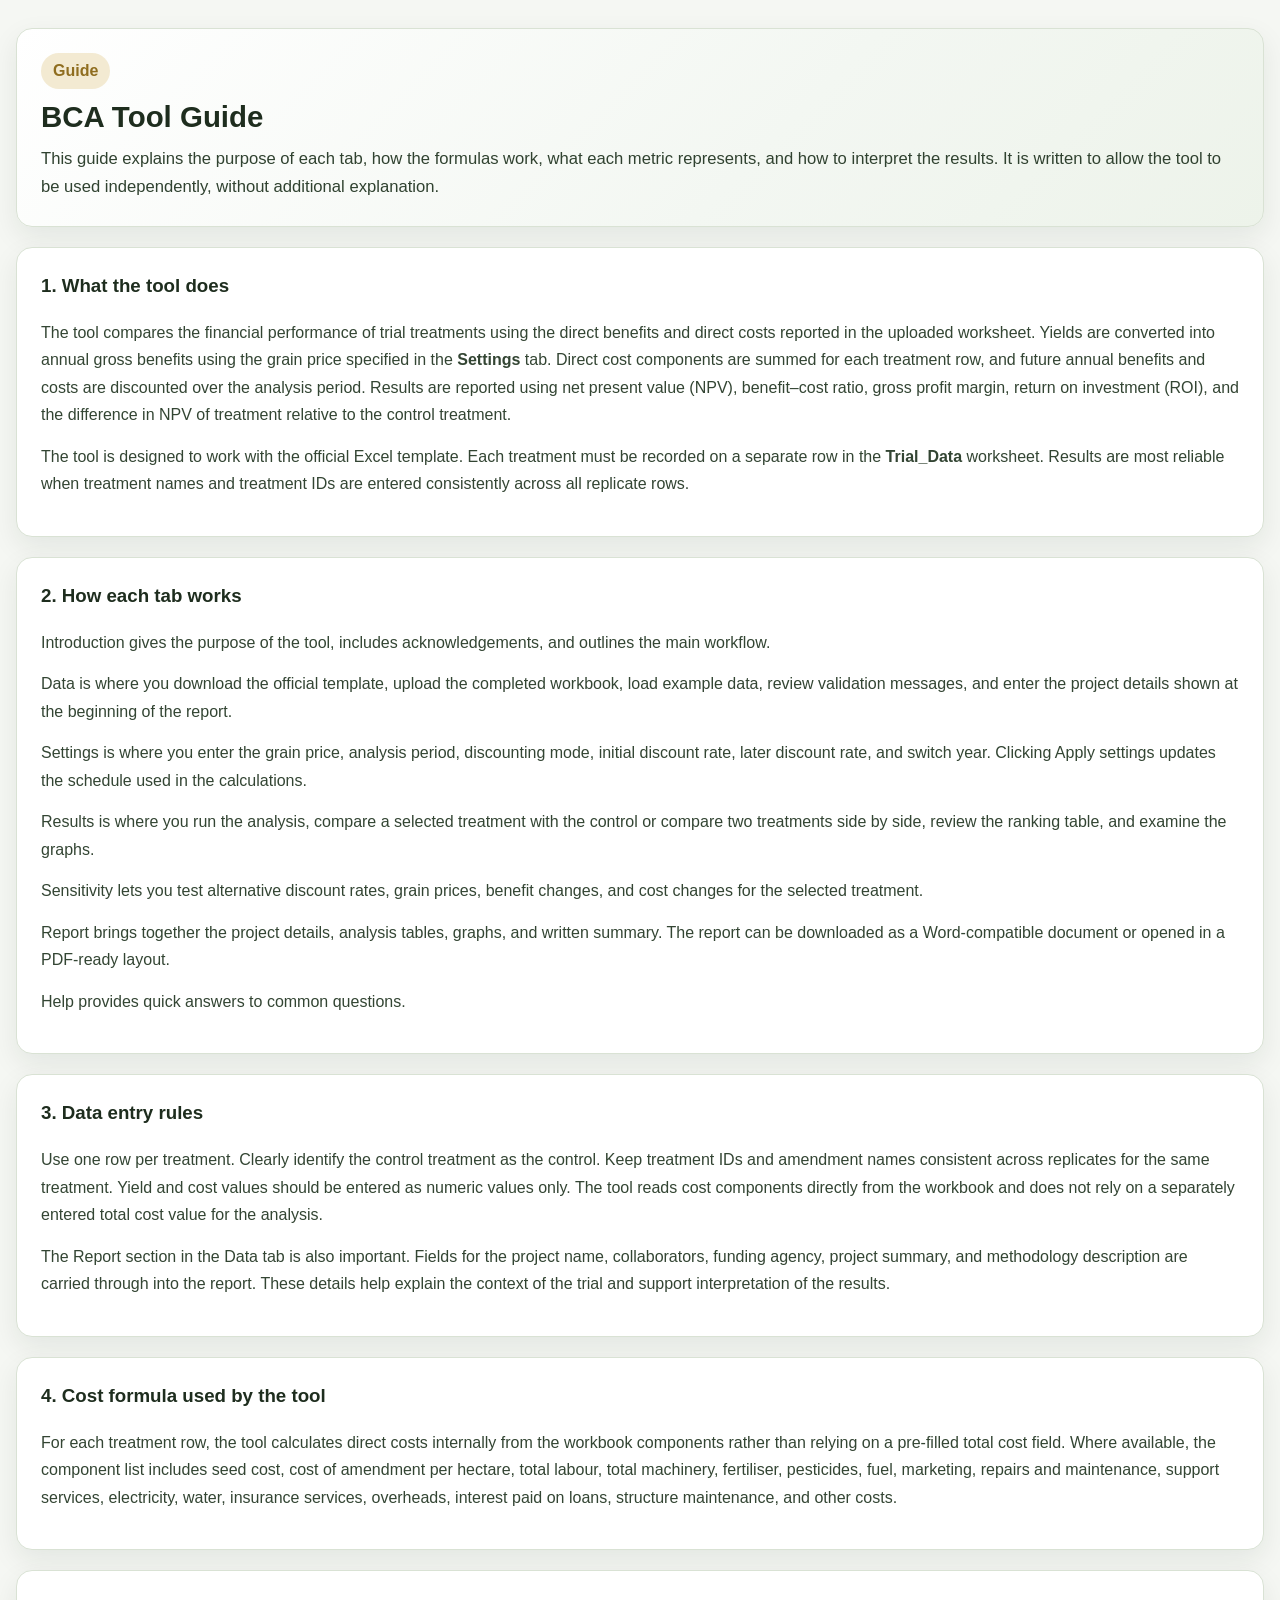
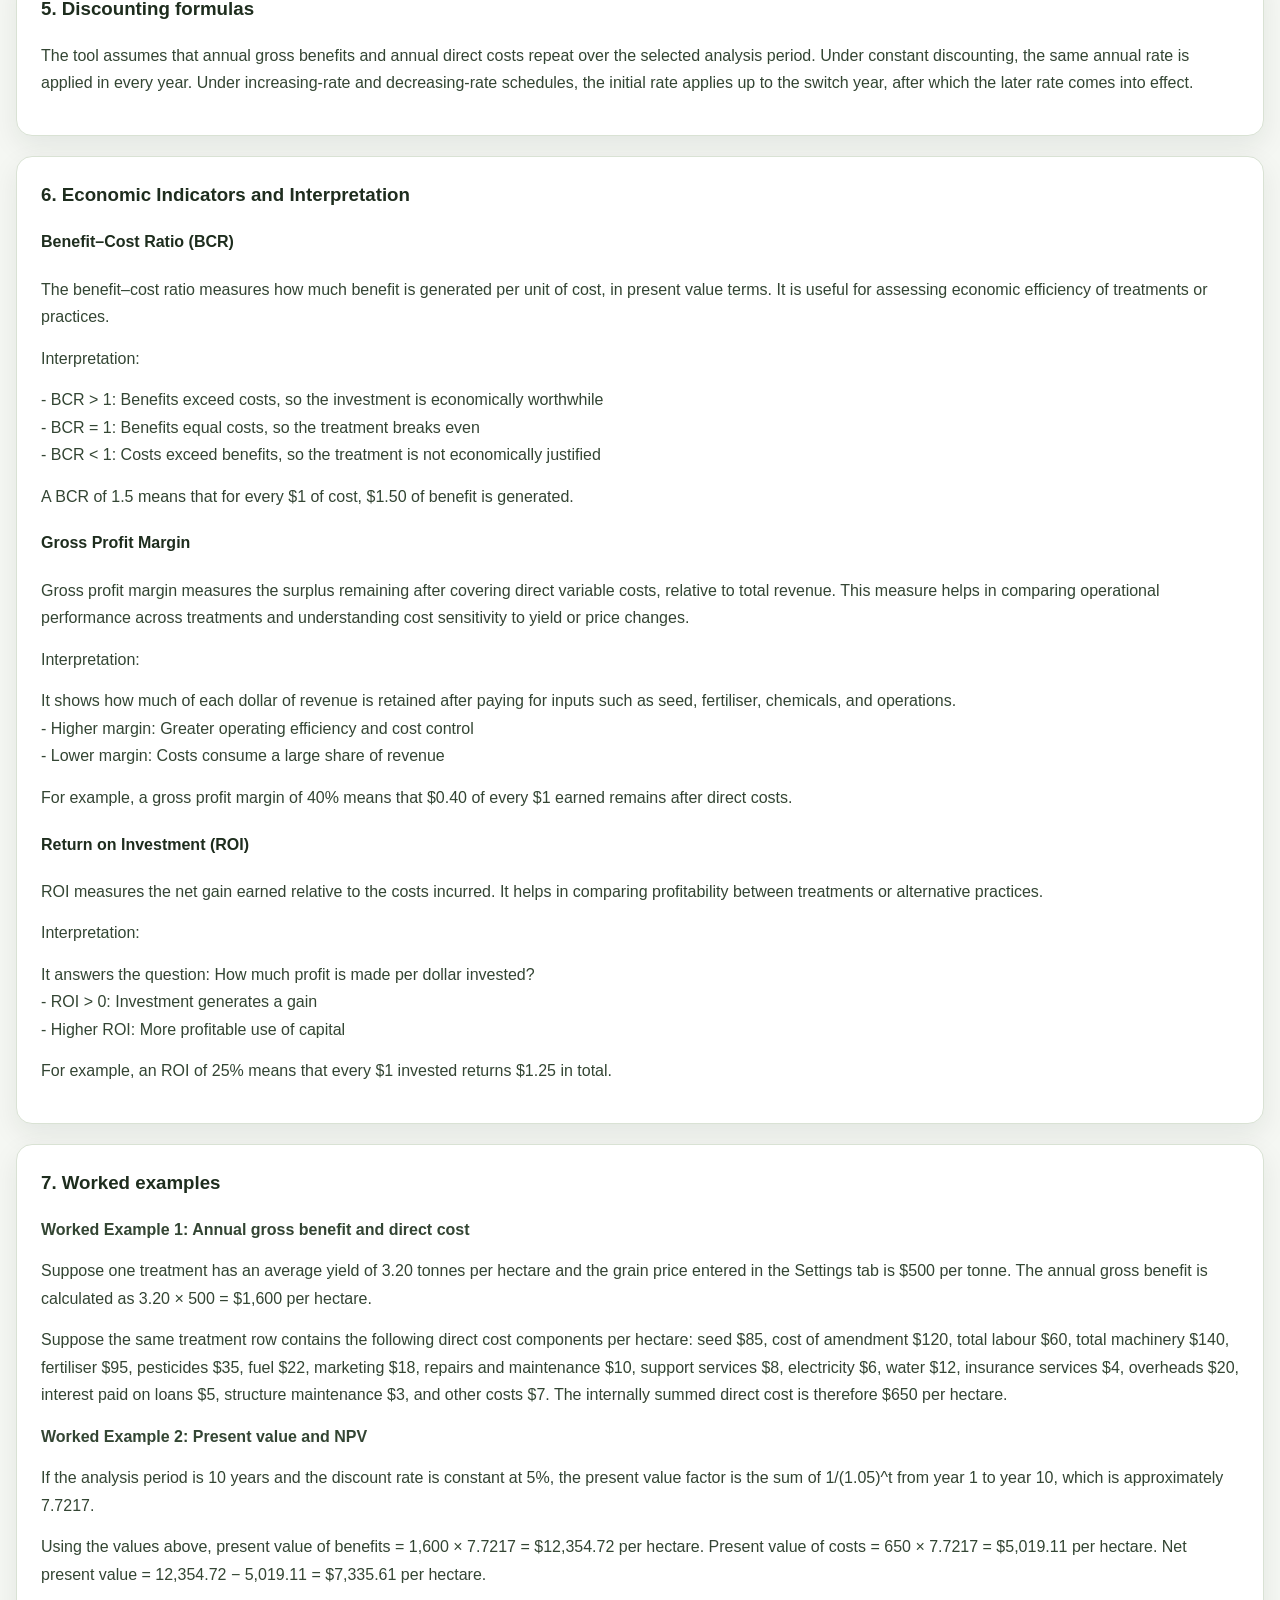
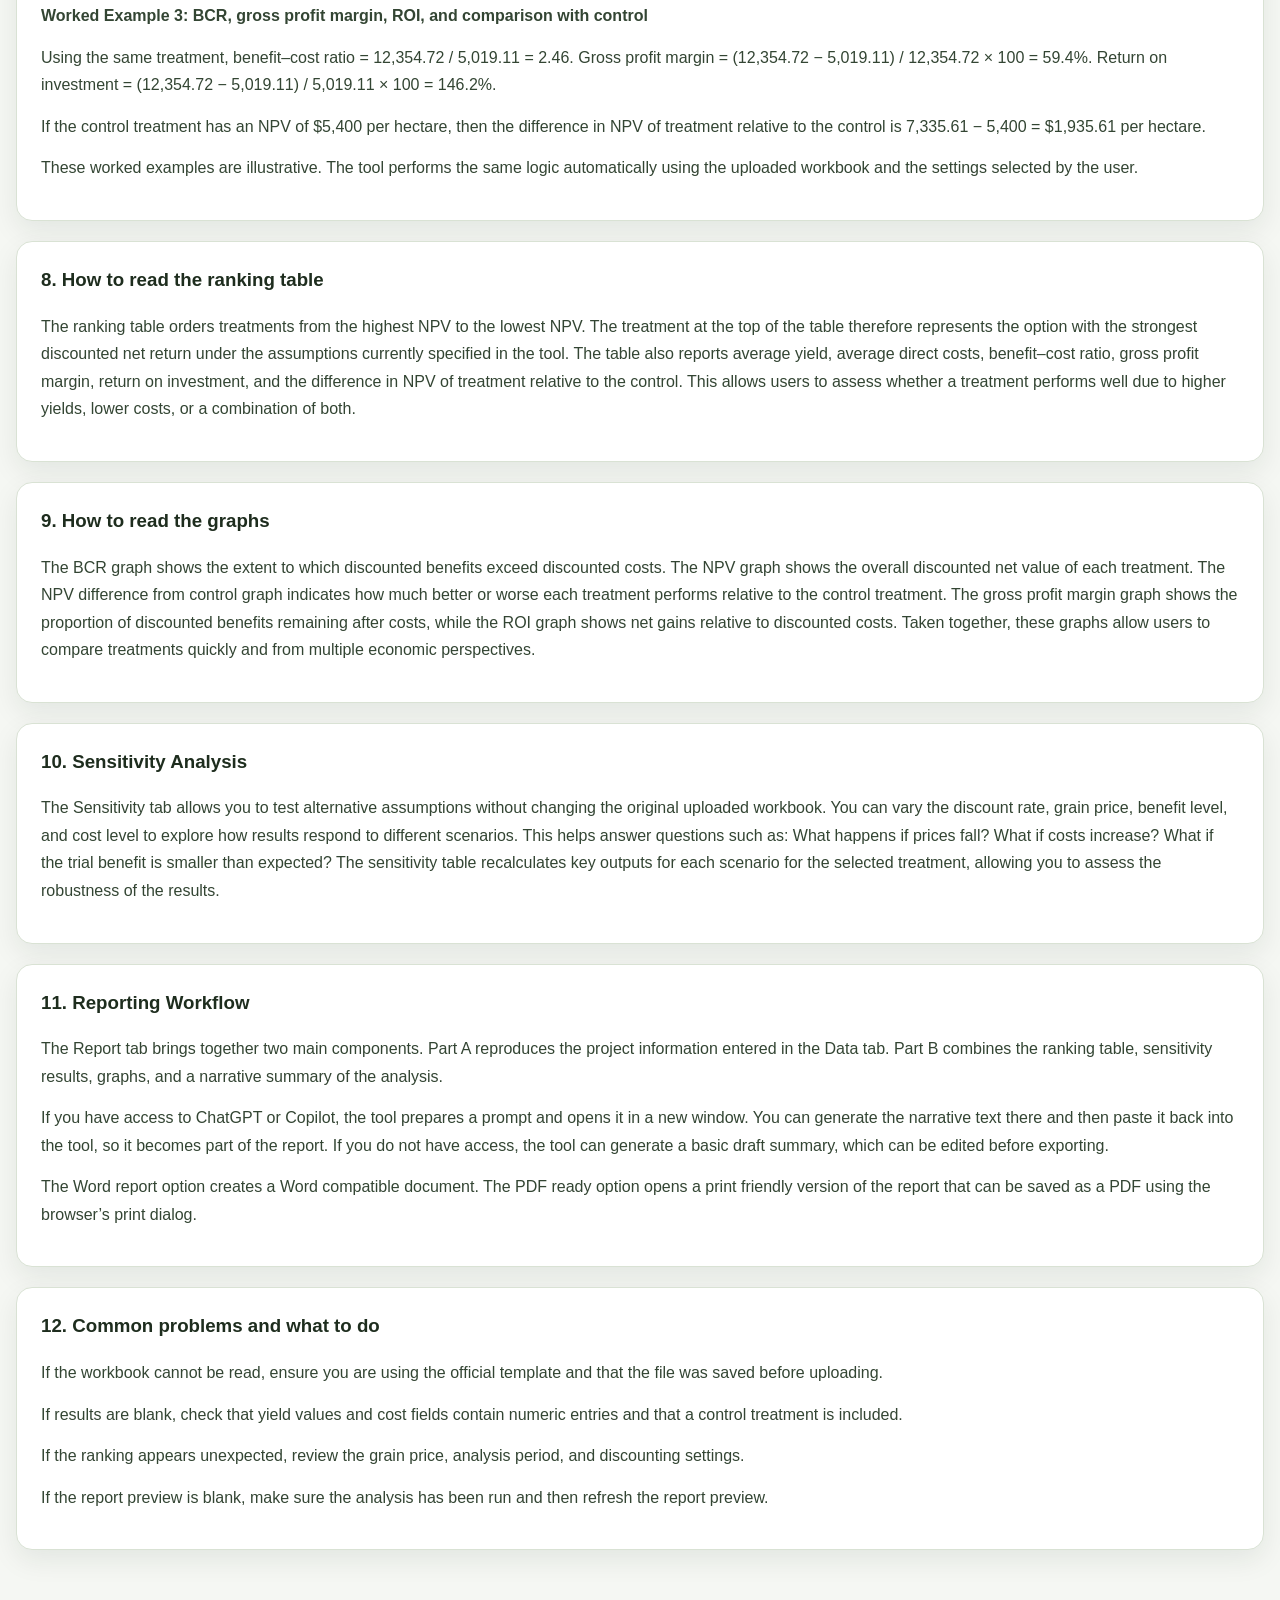
==== guide.html @ d1cbc20a "Update guide.html" ====
<!doctype html>
<html lang="en">
<head>
  <meta charset="utf-8">
  <meta name="viewport" content="width=device-width, initial-scale=1">
  <title>BCA Tool Guide</title>
  <link rel="stylesheet" href="styles.css">
</head>
<body class="guide-page">
  <main class="container main-area">
    <section class="card hero">
      <div>
        <div class="hero-badge">Guide</div>
        <h2>BCA Tool Guide</h2>
        <p class="lead">This guide explains the purpose of each tab, how the formulas work, what each metric represents, and how to interpret the results. It is written to allow the tool to be used independently, without additional explanation.</p>
      </div>
    </section>

    <section class="card prose">
      <h3>1. What the tool does</h3>
      <p>The tool compares the financial performance of trial treatments using the direct benefits and direct costs reported in the uploaded worksheet. Yields are converted into annual gross benefits using the grain price specified in the <strong>Settings</strong> tab. Direct cost components are summed for each treatment row, and future annual benefits and costs are discounted over the analysis period. Results are reported using net present value (NPV), benefit–cost ratio, gross profit margin, return on investment (ROI), and the difference in NPV of treatment relative to the control treatment.</p>
      <p>The tool is designed to work with the official Excel template. Each treatment must be recorded on a separate row in the <strong>Trial_Data</strong> worksheet. Results are most reliable when treatment names and treatment IDs are entered consistently across all replicate rows.</p>
    </section>

    <section class="card prose">
      <h3>2. How each tab works</h3>
      <p>Introduction gives the purpose of the tool, includes acknowledgements, and outlines the main workflow.</p>
      <p>Data is where you download the official template, upload the completed workbook, load example data, review validation messages, and enter the project details shown at the beginning of the report.</p>
      <p>Settings is where you enter the grain price, analysis period, discounting mode, initial discount rate, later discount rate, and switch year. Clicking Apply settings updates the schedule used in the calculations.</p>
      <p>Results is where you run the analysis, compare a selected treatment with the control or compare two treatments side by side, review the ranking table, and examine the graphs.</p>
      <p>Sensitivity lets you test alternative discount rates, grain prices, benefit changes, and cost changes for the selected treatment.</p>
      <p>Report brings together the project details, analysis tables, graphs, and written summary. The report can be downloaded as a Word-compatible document or opened in a PDF-ready layout.</p>
      <p>Help provides quick answers to common questions.</p>
    </section>

    <section class="card prose">
      <h3>3. Data entry rules</h3>
      <p>Use one row per treatment. Clearly identify the control treatment as the control. Keep treatment IDs and amendment names consistent across replicates for the same treatment. Yield and cost values should be entered as numeric values only. The tool reads cost components directly from the workbook and does not rely on a separately entered total cost value for the analysis.</p>
      <p>The Report section in the Data tab is also important. Fields for the project name, collaborators, funding agency, project summary, and methodology description are carried through into the report. These details help explain the context of the trial and support interpretation of the results.</p>
    </section>

    <section class="card prose">
      <h3>4. Cost formula used by the tool</h3>
      <p>For each treatment row, the tool calculates direct costs internally from the workbook components rather than relying on a pre-filled total cost field. Where available, the component list includes seed cost, cost of amendment per hectare, total labour, total machinery, fertiliser, pesticides, fuel, marketing, repairs and maintenance, support services, electricity, water, insurance services, overheads, interest paid on loans, structure maintenance, and other costs.</p>
    </section>

    <section class="card prose">
      <h3>5. Discounting formulas</h3>
      <p>The tool assumes that annual gross benefits and annual direct costs repeat over the selected analysis period. Under constant discounting, the same annual rate is applied in every year. Under increasing-rate and decreasing-rate schedules, the initial rate applies up to the switch year, after which the later rate comes into effect.</p>
    </section>

    <section class="card prose">
      <h3>6. Economic Indicators and Interpretation</h3>
      <h4>Benefit–Cost Ratio (BCR)</h4>
      <p>The benefit–cost ratio measures how much benefit is generated per unit of cost, in present value terms. It is useful for assessing economic efficiency of treatments or practices.</p>
      <p>Interpretation:</p>
      <p>- BCR &gt; 1: Benefits exceed costs, so the investment is economically worthwhile<br>
      - BCR = 1: Benefits equal costs, so the treatment breaks even<br>
      - BCR &lt; 1: Costs exceed benefits, so the treatment is not economically justified</p>
      <p>A BCR of 1.5 means that for every $1 of cost, $1.50 of benefit is generated.</p>

      <h4>Gross Profit Margin</h4>
      <p>Gross profit margin measures the surplus remaining after covering direct variable costs, relative to total revenue. This measure helps in comparing operational performance across treatments and understanding cost sensitivity to yield or price changes.</p>
      <p>Interpretation:</p>
      <p>It shows how much of each dollar of revenue is retained after paying for inputs such as seed, fertiliser, chemicals, and operations.<br>
      - Higher margin: Greater operating efficiency and cost control<br>
      - Lower margin: Costs consume a large share of revenue</p>
      <p>For example, a gross profit margin of 40% means that $0.40 of every $1 earned remains after direct costs.</p>

      <h4>Return on Investment (ROI)</h4>
      <p>ROI measures the net gain earned relative to the costs incurred. It helps in comparing profitability between treatments or alternative practices.</p>
      <p>Interpretation:</p>
      <p>It answers the question: How much profit is made per dollar invested?<br>
      - ROI &gt; 0: Investment generates a gain<br>
      - Higher ROI: More profitable use of capital</p>
      <p>For example, an ROI of 25% means that every $1 invested returns $1.25 in total.</p>
    </section>

    <section class="card prose">
      <h3>7. Worked examples</h3>
      <p><strong>Worked Example 1: Annual gross benefit and direct cost</strong></p>
      <p>Suppose one treatment has an average yield of 3.20 tonnes per hectare and the grain price entered in the Settings tab is $500 per tonne. The annual gross benefit is calculated as 3.20 × 500 = $1,600 per hectare.</p>
      <p>Suppose the same treatment row contains the following direct cost components per hectare: seed $85, cost of amendment $120, total labour $60, total machinery $140, fertiliser $95, pesticides $35, fuel $22, marketing $18, repairs and maintenance $10, support services $8, electricity $6, water $12, insurance services $4, overheads $20, interest paid on loans $5, structure maintenance $3, and other costs $7. The internally summed direct cost is therefore $650 per hectare.</p>
      <p><strong>Worked Example 2: Present value and NPV</strong></p>
      <p>If the analysis period is 10 years and the discount rate is constant at 5%, the present value factor is the sum of 1/(1.05)^t from year 1 to year 10, which is approximately 7.7217.</p>
      <p>Using the values above, present value of benefits = 1,600 × 7.7217 = $12,354.72 per hectare. Present value of costs = 650 × 7.7217 = $5,019.11 per hectare. Net present value = 12,354.72 − 5,019.11 = $7,335.61 per hectare.</p>
      <p><strong>Worked Example 3: BCR, gross profit margin, ROI, and comparison with control</strong></p>
      <p>Using the same treatment, benefit–cost ratio = 12,354.72 / 5,019.11 = 2.46. Gross profit margin = (12,354.72 − 5,019.11) / 12,354.72 × 100 = 59.4%. Return on investment = (12,354.72 − 5,019.11) / 5,019.11 × 100 = 146.2%.</p>
      <p>If the control treatment has an NPV of $5,400 per hectare, then the difference in NPV of treatment relative to the control is 7,335.61 − 5,400 = $1,935.61 per hectare.</p>
      <p>These worked examples are illustrative. The tool performs the same logic automatically using the uploaded workbook and the settings selected by the user.</p>
    </section>

    <section class="card prose">
      <h3>8. How to read the ranking table</h3>
      <p>The ranking table orders treatments from the highest NPV to the lowest NPV. The treatment at the top of the table therefore represents the option with the strongest discounted net return under the assumptions currently specified in the tool. The table also reports average yield, average direct costs, benefit–cost ratio, gross profit margin, return on investment, and the difference in NPV of treatment relative to the control. This allows users to assess whether a treatment performs well due to higher yields, lower costs, or a combination of both.</p>
    </section>

    <section class="card prose">
      <h3>9. How to read the graphs</h3>
      <p>The BCR graph shows the extent to which discounted benefits exceed discounted costs. The NPV graph shows the overall discounted net value of each treatment. The NPV difference from control graph indicates how much better or worse each treatment performs relative to the control treatment. The gross profit margin graph shows the proportion of discounted benefits remaining after costs, while the ROI graph shows net gains relative to discounted costs. Taken together, these graphs allow users to compare treatments quickly and from multiple economic perspectives.</p>
    </section>

    <section class="card prose">
      <h3>10. Sensitivity Analysis</h3>
      <p>The Sensitivity tab allows you to test alternative assumptions without changing the original uploaded workbook. You can vary the discount rate, grain price, benefit level, and cost level to explore how results respond to different scenarios. This helps answer questions such as: What happens if prices fall? What if costs increase? What if the trial benefit is smaller than expected? The sensitivity table recalculates key outputs for each scenario for the selected treatment, allowing you to assess the robustness of the results.</p>
    </section>

    <section class="card prose">
      <h3>11. Reporting Workflow</h3>
      <p>The Report tab brings together two main components. Part A reproduces the project information entered in the Data tab. Part B combines the ranking table, sensitivity results, graphs, and a narrative summary of the analysis.</p>
      <p>If you have access to ChatGPT or Copilot, the tool prepares a prompt and opens it in a new window. You can generate the narrative text there and then paste it back into the tool, so it becomes part of the report. If you do not have access, the tool can generate a basic draft summary, which can be edited before exporting.</p>
      <p>The Word report option creates a Word compatible document. The PDF ready option opens a print friendly version of the report that can be saved as a PDF using the browser’s print dialog.</p>
    </section>

    <section class="card prose">
      <h3>12. Common problems and what to do</h3>
      <p>If the workbook cannot be read, ensure you are using the official template and that the file was saved before uploading.</p>
      <p>If results are blank, check that yield values and cost fields contain numeric entries and that a control treatment is included.</p>
      <p>If the ranking appears unexpected, review the grain price, analysis period, and discounting settings.</p>
      <p>If the report preview is blank, make sure the analysis has been run and then refresh the report preview.</p>
    </section>
  </main>
</body>
</html>
---- styles.css ----
:root {
  --bg: #f5f7f3;
  --surface: #ffffff;
  --surface-soft: #f0f4ee;
  --surface-alt: #f8faf7;
  --text: #1e2d1e;
  --muted: #516451;
  --line: #d9e2d4;
  --green-900: #0f3b2e;
  --green-800: #1f5c49;
  --green-700: #2b6c56;
  --green-100: #dfeadf;
  --gold-100: #f3ead2;
  --gold-500: #8f6d1f;
  --warning: #8a6500;
  --warning-bg: #fff7dd;
  --info: #225a7a;
  --info-bg: #eef7fb;
  --ok: #235f35;
  --ok-bg: #edf8ef;
  --shadow: 0 10px 28px rgba(10, 38, 20, 0.08);
  --radius: 16px;
}
* { box-sizing: border-box; }
html { scroll-behavior: smooth; }
body {
  margin: 0;
  font-family: Arial, Helvetica, sans-serif;
  color: var(--text);
  background: var(--bg);
  line-height: 1.5;
}
a { color: var(--green-800); text-decoration: none; }
a:hover { text-decoration: underline; }
.container { width: min(1320px, calc(100% - 32px)); margin: 0 auto; }
.site-header {
  position: sticky;
  top: 0;
  z-index: 40;
  background: rgba(255,255,255,0.97);
  border-bottom: 1px solid var(--line);
  backdrop-filter: blur(10px);
}
.header-shell {
  display: flex;
  align-items: center;
  justify-content: space-between;
  gap: 20px;
  padding: 16px 0 12px;
}
.brand-wrap {
  display: flex;
  align-items: center;
  gap: 18px;
  min-width: 0;
}
.brand-logo { display: block; object-fit: contain; }
.brand-logo-uon {
  height: 58px;
  width: auto;
  border-radius: 4px;
}
.brand-logo-soil {
  height: 36px;
  width: auto;
  image-rendering: auto;
}
.brand-copy h1 {
  margin: 2px 0 0;
  font-size: clamp(1.25rem, 1.5vw, 1.7rem);
  line-height: 1.15;
  font-weight: 700;
  letter-spacing: -0.01em;
}
.eyebrow {
  display: inline-block;
  margin-bottom: 2px;
  font-size: 0.78rem;
  text-transform: uppercase;
  letter-spacing: 0.12em;
  color: var(--green-700);
  font-weight: 700;
}
.top-actions, .section-actions, .hero-actions {
  display: flex;
  flex-wrap: wrap;
  align-items: center;
  gap: 10px;
}
.tabs {
  display: flex;
  gap: 8px;
  overflow-x: auto;
  padding: 0 0 14px;
}
.tab {
  appearance: none;
  border: 1px solid var(--line);
  background: var(--surface);
  color: var(--text);
  border-radius: 999px;
  padding: 10px 16px;
  font-weight: 700;
  cursor: pointer;
  white-space: nowrap;
}
.tab.active, .tab:hover {
  background: var(--green-900);
  color: #fff;
  border-color: var(--green-900);
}
.main-area { padding: 28px 0 46px; }
.panel { display: none; }
.panel.active { display: block; }
.card {
  background: var(--surface);
  border: 1px solid var(--line);
  border-radius: var(--radius);
  box-shadow: var(--shadow);
  padding: 24px;
  margin-bottom: 20px;
}
.soft {
  background: var(--surface-alt);
  box-shadow: none;
}
.hero {
  display: grid;
  grid-template-columns: 1.2fr .8fr;
  gap: 22px;
  background: linear-gradient(135deg, #ffffff 0%, #f3f7f2 60%, #edf3ea 100%);
}
.hero-badge {
  display: inline-flex;
  align-items: center;
  padding: 6px 12px;
  border-radius: 999px;
  background: var(--gold-100);
  color: var(--gold-500);
  font-weight: 700;
  margin-bottom: 12px;
}
.hero h2 {
  margin: 0 0 12px;
  font-size: clamp(1.8rem, 2.3vw, 2.6rem);
  line-height: 1.08;
}
.lead {
  margin: 0;
  color: #304230;
  font-size: 1.04rem;
  line-height: 1.72;
}
.cover-panel {
  height: 100%;
  background: var(--green-900);
  color: #fff;
  border-radius: 16px;
  padding: 24px;
}
.cover-panel h3 { margin: 0 0 6px; color: #d7efe0; }
.cover-panel p { margin: 0 0 14px; line-height: 1.6; }
.grid { display: grid; gap: 20px; }
.grid.two { grid-template-columns: repeat(2, minmax(0,1fr)); }
.grid.four { grid-template-columns: repeat(4, minmax(0,1fr)); }
.results-grid { grid-template-columns: repeat(3, minmax(0,1fr)); }
.prose p { margin: 0 0 14px; line-height: 1.72; color: #334533; }
.prose h2, .prose h3, .section-head h2, .section-head h3 { margin-top: 0; }
.section-head {
  display: flex;
  align-items: flex-start;
  justify-content: space-between;
  gap: 16px;
  margin-bottom: 18px;
}
.subtle {
  margin: 6px 0 0;
  color: var(--muted);
}
.step-grid { margin-bottom: 18px; }
.step { padding: 18px; }
.step-no {
  width: 34px;
  height: 34px;
  display: grid;
  place-items: center;
  border-radius: 50%;
  background: var(--green-900);
  color: #fff;
  font-weight: 700;
  margin-bottom: 10px;
}
.upload-box { display: grid; gap: 14px; }
.upload-tile {
  width: 100%;
  padding: 24px;
  border-radius: 16px;
  border: 2px dashed #a8b9a4;
  background: #fafcf9;
  cursor: pointer;
  text-align: center;
}
.upload-tile strong {
  display: block;
  font-size: 1.05rem;
  margin-bottom: 8px;
}
.status {
  padding: 14px 16px;
  border-radius: 14px;
  font-weight: 700;
}
.status.neutral { background: #f3f5f2; color: #4d5d4d; }
.status.ok { background: var(--ok-bg); color: var(--ok); }
.status.warn { background: var(--warning-bg); color: var(--warning); }
.metrics-grid { display: grid; gap: 14px; }
.metrics-grid.mini { grid-template-columns: repeat(3, minmax(0,1fr)); }
.metric, .metric-card {
  background: var(--surface-alt);
  border: 1px solid var(--line);
  border-radius: 16px;
  padding: 16px;
}
.metric span, .metric-card span {
  display: block;
  color: var(--muted);
  font-size: 0.93rem;
  margin-bottom: 8px;
}
.metric strong { font-size: 1.16rem; line-height: 1.2; }
.metric-card strong {
  display: block;
  margin-top: 4px;
  font-size: 1.36rem;
  line-height: 1.16;
}
.form-grid, .selector-grid {
  display: grid;
  grid-template-columns: repeat(2, minmax(0,1fr));
  gap: 14px;
}
label {
  display: grid;
  gap: 8px;
  font-weight: 700;
}
label span {
  color: #334533;
  font-size: 0.95rem;
}
input, select, textarea, button { font: inherit; }
input, select, textarea {
  width: 100%;
  border: 1px solid #c9d5c5;
  border-radius: 12px;
  padding: 12px 14px;
  background: #fff;
  color: var(--text);
}
input:focus, select:focus, textarea:focus, button:focus {
  outline: 3px solid rgba(31,92,73,0.14);
  outline-offset: 1px;
}
.logic-box, .headline, .summary-box { line-height: 1.7; }
.logic-box {
  background: #f5f8f3;
  border: 1px solid var(--line);
  border-radius: 14px;
  padding: 16px;
  font-weight: 700;
}
.mode-row {
  display: flex;
  flex-wrap: wrap;
  gap: 18px;
  margin-bottom: 14px;
}
.mode-row label {
  display: flex;
  align-items: center;
  gap: 8px;
}
.mode-row input { width: auto; }
.table-wrap {
  overflow: auto;
  border: 1px solid var(--line);
  border-radius: 16px;
  background: #fff;
}
.compact { max-height: 440px; }
table {
  width: 100%;
  min-width: 760px;
  border-collapse: collapse;
}
th, td {
  padding: 12px 14px;
  border-bottom: 1px solid #e8eee5;
  text-align: left;
  vertical-align: top;
}
thead th {
  position: sticky;
  top: 0;
  z-index: 1;
  background: #eef3ec;
  font-size: 0.92rem;
}
tbody tr:nth-child(even) { background: #fbfcfb; }
.message {
  padding: 14px 16px;
  border-radius: 14px;
  line-height: 1.65;
}
.message.info { background: var(--info-bg); color: var(--info); }
.message.warning { background: var(--warning-bg); color: var(--warning); }
.hidden { display: none !important; }
.btn {
  appearance: none;
  border: none;
  border-radius: 999px;
  background: var(--green-800);
  color: #fff;
  font-weight: 700;
  padding: 12px 18px;
  cursor: pointer;
  box-shadow: 0 8px 20px rgba(21, 67, 47, 0.12);
}
.btn:hover {
  background: var(--green-900);
  text-decoration: none;
}
.btn-ghost {
  background: #fff;
  color: var(--green-900);
  border: 1px solid var(--green-900);
  box-shadow: none;
}
.btn-dark { background: #27342c; }
.prompt-box {
  min-height: 360px;
  resize: vertical;
}
.toast-stack {
  position: fixed;
  right: max(18px, env(safe-area-inset-right));
  bottom: max(18px, env(safe-area-inset-bottom));
  z-index: 9999;
  display: grid;
  gap: 10px;
  max-width: min(420px, calc(100vw - 36px));
  pointer-events: none;
}
.toast {
  background: var(--green-900);
  color: #fff;
  padding: 14px 16px;
  border-radius: 14px;
  box-shadow: var(--shadow);
  opacity: 0;
  transform: translateY(10px);
  transition: opacity .18s ease, transform .18s ease;
}
.toast.show {
  opacity: 1;
  transform: translateY(0);
}
.toast.hide {
  opacity: 0;
  transform: translateY(10px);
}
.toast.warn { background: #876200; }
.toast.info { background: #225a7a; }
.toast .title {
  font-weight: 700;
  margin-bottom: 4px;
}
@keyframes fadeIn {
  from { opacity: 0; transform: translateY(8px); }
  to { opacity: 1; transform: none; }
}
.tip {
  position: relative;
  border-bottom: 1px dotted var(--green-800);
  cursor: help;
}
.tip::after {
  content: attr(data-tip);
  position: absolute;
  left: 0;
  bottom: calc(100% + 10px);
  width: min(320px, 72vw);
  background: var(--green-900);
  color: #fff;
  padding: 10px 12px;
  border-radius: 12px;
  box-shadow: var(--shadow);
  opacity: 0;
  pointer-events: none;
  transform: translateY(6px);
  transition: .15s ease;
  font-weight: 400;
  font-size: 0.92rem;
  line-height: 1.5;
}
.tip:hover::after { opacity: 1; transform: none; }
details {
  border: 1px solid var(--line);
  border-radius: 14px;
  padding: 16px 18px;
  background: #fbfcfb;
  margin-bottom: 12px;
}
summary {
  cursor: pointer;
  font-weight: 700;
}
details p { margin: 12px 0 0; }
.site-footer {
  border-top: 1px solid var(--line);
  background: #f8faf7;
}
.footer-row {
  display: flex;
  justify-content: space-between;
  align-items: center;
  gap: 20px;
  padding: 16px 0 22px;
  color: #425442;
  font-size: 0.95rem;
}
.footer-logos {
  display: flex;
  align-items: center;
  gap: 16px;
}
.footer-logo { display: block; object-fit: contain; }
.footer-logo-uon { height: 32px; width: auto; }
.footer-logo-soil { height: 24px; width: auto; }
.upload-tile, .btn {
  transition: transform .12s ease, box-shadow .12s ease, background .12s ease;
}
.upload-tile:hover, .btn:hover { transform: translateY(-1px); }
.guide-page .hero { grid-template-columns: 1fr; }
@media (max-width: 1100px) {
  .header-shell, .footer-row, .brand-wrap { flex-direction: column; align-items: flex-start; }
  .hero, .grid.two, .grid.four, .results-grid, .metrics-grid.mini, .form-grid, .selector-grid { grid-template-columns: 1fr; }
}
@media (max-width: 720px) {
  .container { width: min(100% - 20px, 1320px); }
  .btn { width: 100%; justify-content: center; }
  .top-actions, .section-actions, .hero-actions { width: 100%; }
}

.settings-actions {
  margin-top: 16px;
  display: flex;
  justify-content: flex-start;
}

@media (max-width: 1100px) {
  .top-actions { width: 100%; }
  .tabs { padding-bottom: 12px; }
}

@media (max-width: 720px) {
  html { -webkit-text-size-adjust: 100%; }
  body { line-height: 1.6; }
  .main-area { padding: 18px 0 30px; }
  .header-shell { gap: 14px; padding: 12px 0 10px; }
  .brand-wrap { width: 100%; gap: 12px; }
  .brand-copy h1 { font-size: 1.2rem; }
  .brand-logo-uon { height: 46px; }
  .brand-logo-soil { height: 30px; }
  .tabs { gap: 6px; padding-bottom: 10px; scroll-padding: 10px; }
  .tab { padding: 10px 14px; font-size: 0.95rem; }
  .card { padding: 18px; border-radius: 14px; }
  .hero h2 { font-size: 1.55rem; }
  .lead, .prose p, .logic-box, .summary-box { font-size: 0.98rem; }
  .section-head { flex-direction: column; }
  .metrics-grid.mini { grid-template-columns: 1fr 1fr; }
  .mode-row { gap: 12px; }
  .mode-row label { align-items: flex-start; }
  .table-wrap { -webkit-overflow-scrolling: touch; overflow-x: auto; }
  table { min-width: 640px; width: max(100%, 640px); }
  th, td { padding: 10px 12px; }
  .toast-stack { right: 12px; left: 12px; bottom: max(12px, env(safe-area-inset-bottom)); max-width: none; }
  .toast { width: 100%; }
  .footer-row, .footer-logos { width: 100%; }
}

@media (max-width: 480px) {
  .container { width: calc(100% - 16px); }
  .brand-copy h1 { font-size: 1.08rem; }
  .eyebrow { font-size: 0.72rem; }
  .metric strong, .metric-card strong { font-size: 1.1rem; }
  .metrics-grid.mini { grid-template-columns: 1fr; }
  .btn { padding: 12px 16px; }
  .upload-tile { padding: 18px; }
}


.message.success {
  background: #edf7f2;
  border: 1px solid #9cc3ae;
  color: #164b34;
}

@media (max-width: 900px) {
  .top-actions,
  .section-actions,
  .hero-actions,
  .settings-actions {
    flex-wrap: wrap;
  }
  .section-actions > *,
  .top-actions > *,
  .hero-actions > * {
    flex: 1 1 220px;
  }
  .selector-grid,
  .form-grid,
  .results-grid,
  .grid.three {
    grid-template-columns: 1fr;
  }
}


/* Responsive and reliable toast / settings improvements */
.toast-stack { display: flex; flex-direction: column; align-items: stretch; }
.toast { pointer-events: auto; }
#settingsStatus { scroll-margin-top: 100px; }
@media (max-width: 900px) {
  .header-shell, .brand-wrap, .top-actions, .section-actions, .mode-row, .metric-grid, .select-grid, .action-row { flex-wrap: wrap; }
  .brand-wrap { gap: 12px; }
}
@media (max-width: 640px) {
  .container, .page-shell { width: min(100% - 20px, 1180px); }
  .site-header { position: sticky; top: 0; z-index: 50; }
  .tab-row { overflow-x: auto; -webkit-overflow-scrolling: touch; }
  .tab { flex: 0 0 auto; }
  .metric-grid, .select-grid { grid-template-columns: 1fr; }
  .section-actions .btn, .top-actions .btn, .action-row .btn { width: 100%; }
  .brand-copy h1 { font-size: 1.3rem; }
  .footer-row { flex-direction: column; align-items: flex-start; gap: 10px; }
  .toast-stack { right: 12px; left: 12px; bottom: max(12px, env(safe-area-inset-bottom)); max-width: none; }
  .toast { width: 100%; }
}


#applySettingsBtn[aria-busy="true"] { opacity: 0.8; }
#applySettingsBtn:active { transform: translateY(0); }
@media (max-width: 720px) {
  .settings-actions .btn { width: 100%; }
}


/* v6 settings and responsiveness fix */
.settings-actions { display:flex; gap:12px; flex-wrap:wrap; }
.settings-actions .btn { min-height:44px; touch-action:manipulation; -webkit-tap-highlight-color: transparent; }
#applySettingsBtn { position:relative; z-index:5; cursor:pointer; }
.toast-stack { position:fixed !important; right:max(16px, env(safe-area-inset-right)) !important; bottom:max(16px, env(safe-area-inset-bottom)) !important; z-index:99999 !important; }
@media (max-width: 900px) {
  .container { width:min(100% - 24px, 1200px); }
  .header-shell { gap:14px; }
  .brand-wrap { width:100%; justify-content:space-between; gap:12px; align-items:center; }
  .brand-copy h1 { font-size:1.3rem; line-height:1.2; }
  .top-actions { width:100%; display:grid; grid-template-columns:1fr; gap:10px; }
  .grid.two, .grid.three, .grid.four { grid-template-columns:1fr !important; }
  .selector-grid, .form-grid, .metrics-grid, .results-grid { grid-template-columns:1fr !important; }
  .tabs { overflow-x:auto; -webkit-overflow-scrolling:touch; gap:8px; }
  .tab { flex:0 0 auto; white-space:nowrap; }
  .section-actions, .hero-actions, .settings-actions { display:grid; grid-template-columns:1fr; width:100%; }
  .table-wrap { overflow-x:auto; -webkit-overflow-scrolling:touch; }
}
@media (max-width: 600px) {
  body { font-size:15px; }
  .main-area { padding-bottom:90px; }
  .card { padding:16px; }
  .brand-logo { max-height:42px; width:auto; }
  .toast { width:100%; }
}

.wide-grid { grid-template-columns: repeat(2, minmax(0,1fr)); }
.wide-grid .full, .report-form-grid .full { grid-column: 1 / -1; }
.single-grid { grid-template-columns: 1fr; }
.chart-grid { grid-template-columns: repeat(2, minmax(0,1fr)); }
.chart-box { min-height: 220px; }
.chart-box svg { width: 100%; height: auto; display: block; }
.chart-label { fill: #244224; font: 13px Arial, Helvetica, sans-serif; }
.chart-value { fill: #244224; font: 12px Arial, Helvetica, sans-serif; }
.chart-empty { color: var(--muted); padding: 32px 8px; }
.report-summary-box, .report-preview {
  background: #fbfcfb;
  border: 1px solid var(--line);
  border-radius: 16px;
  padding: 16px;
}
.report-meta-grid {
  display: grid;
  grid-template-columns: repeat(2, minmax(0,1fr));
  gap: 14px;
}
.report-meta-grid .full { grid-column: 1 / -1; }
.report-meta-grid strong { display: block; margin-bottom: 6px; }
.report-preview .wrap { padding: 0 !important; }
.prompt-small { min-height: 220px; }
.ai-card { margin-top: 20px; }
.footer-logos img:last-child { margin-right: 0; }

@media (max-width: 900px) {
  .wide-grid, .chart-grid, .report-meta-grid { grid-template-columns: 1fr; }
}


/* 2026.02 update */
.message.success { background: var(--ok-bg); color: var(--ok); }
.chart-box svg { width: 100%; height: auto; display: block; }
.report-preview .settings-line { font-weight: 400; }
.report-preview h2, .report-preview h3, .report-preview h4 { margin-bottom: 10px; }
.report-preview .report-section { margin-bottom: 20px; }
.report-preview table { table-layout: fixed; }
.report-preview th, .report-preview td { word-break: break-word; }
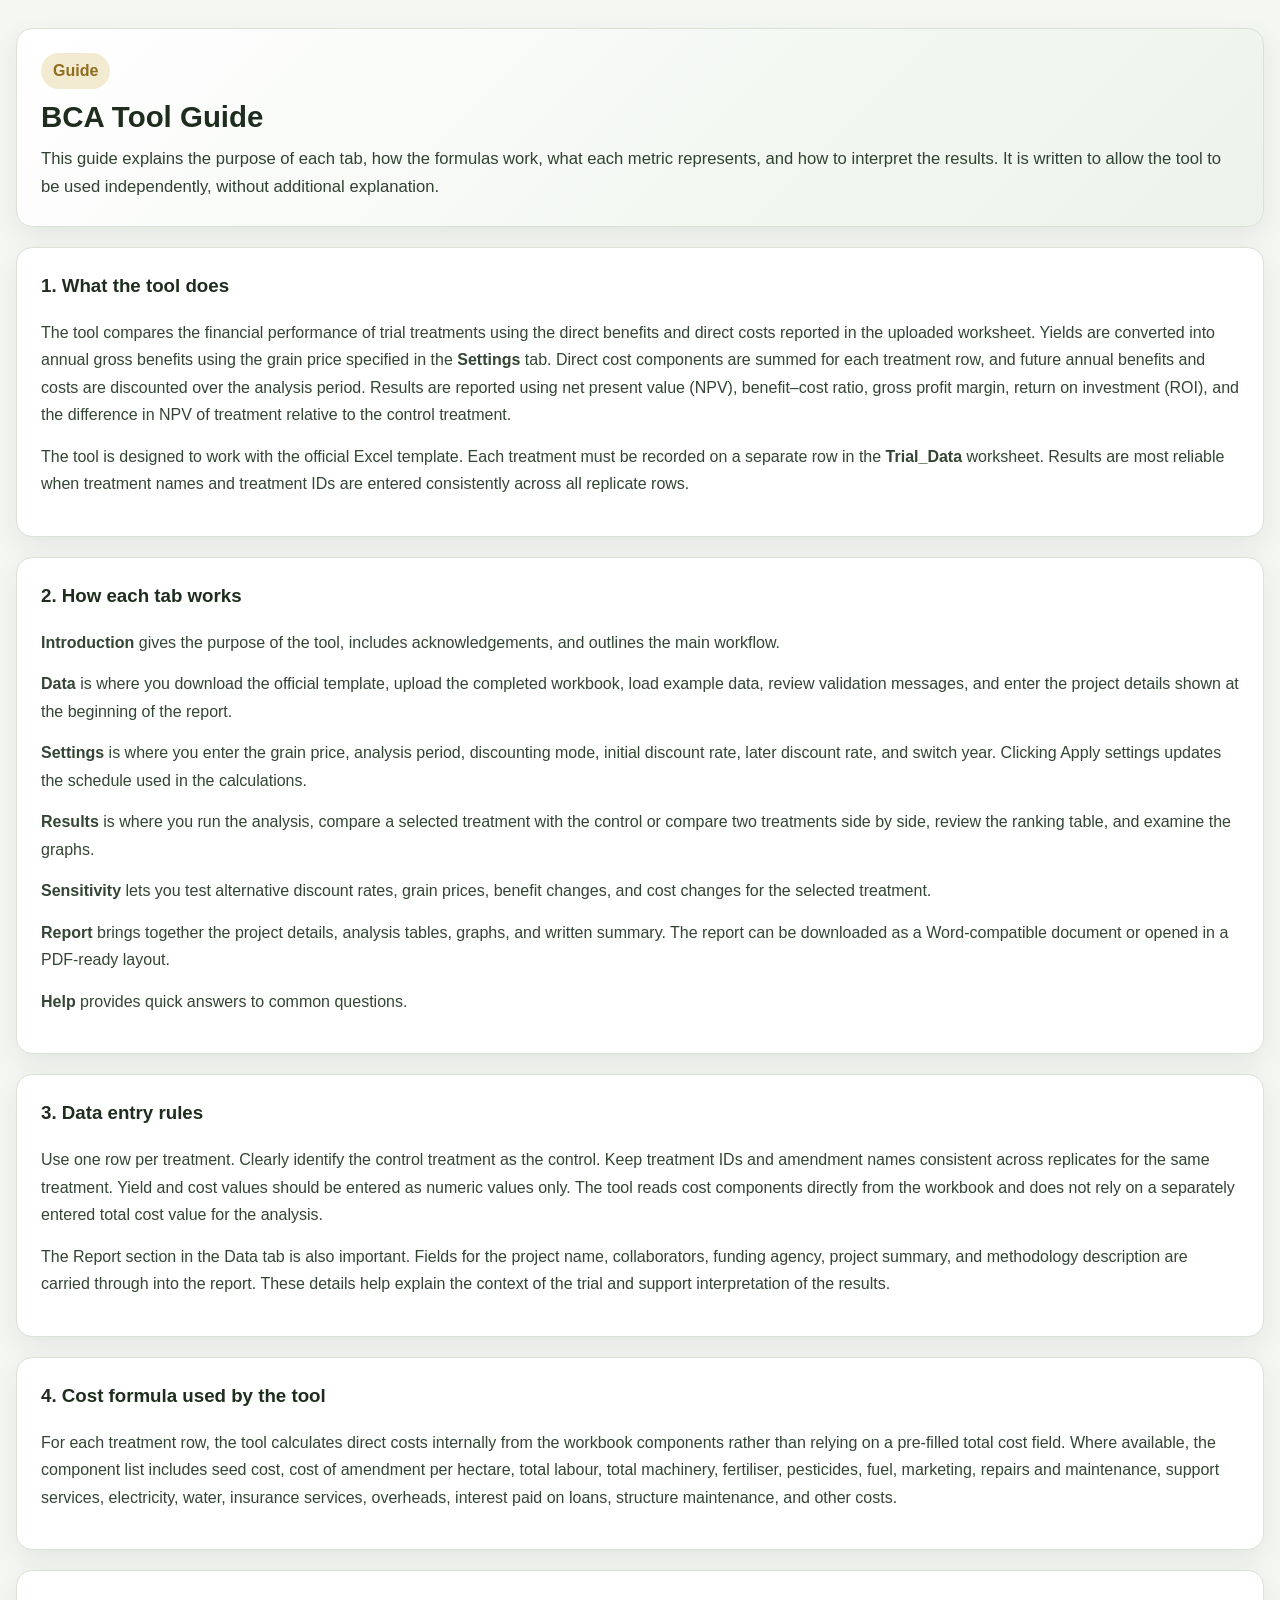
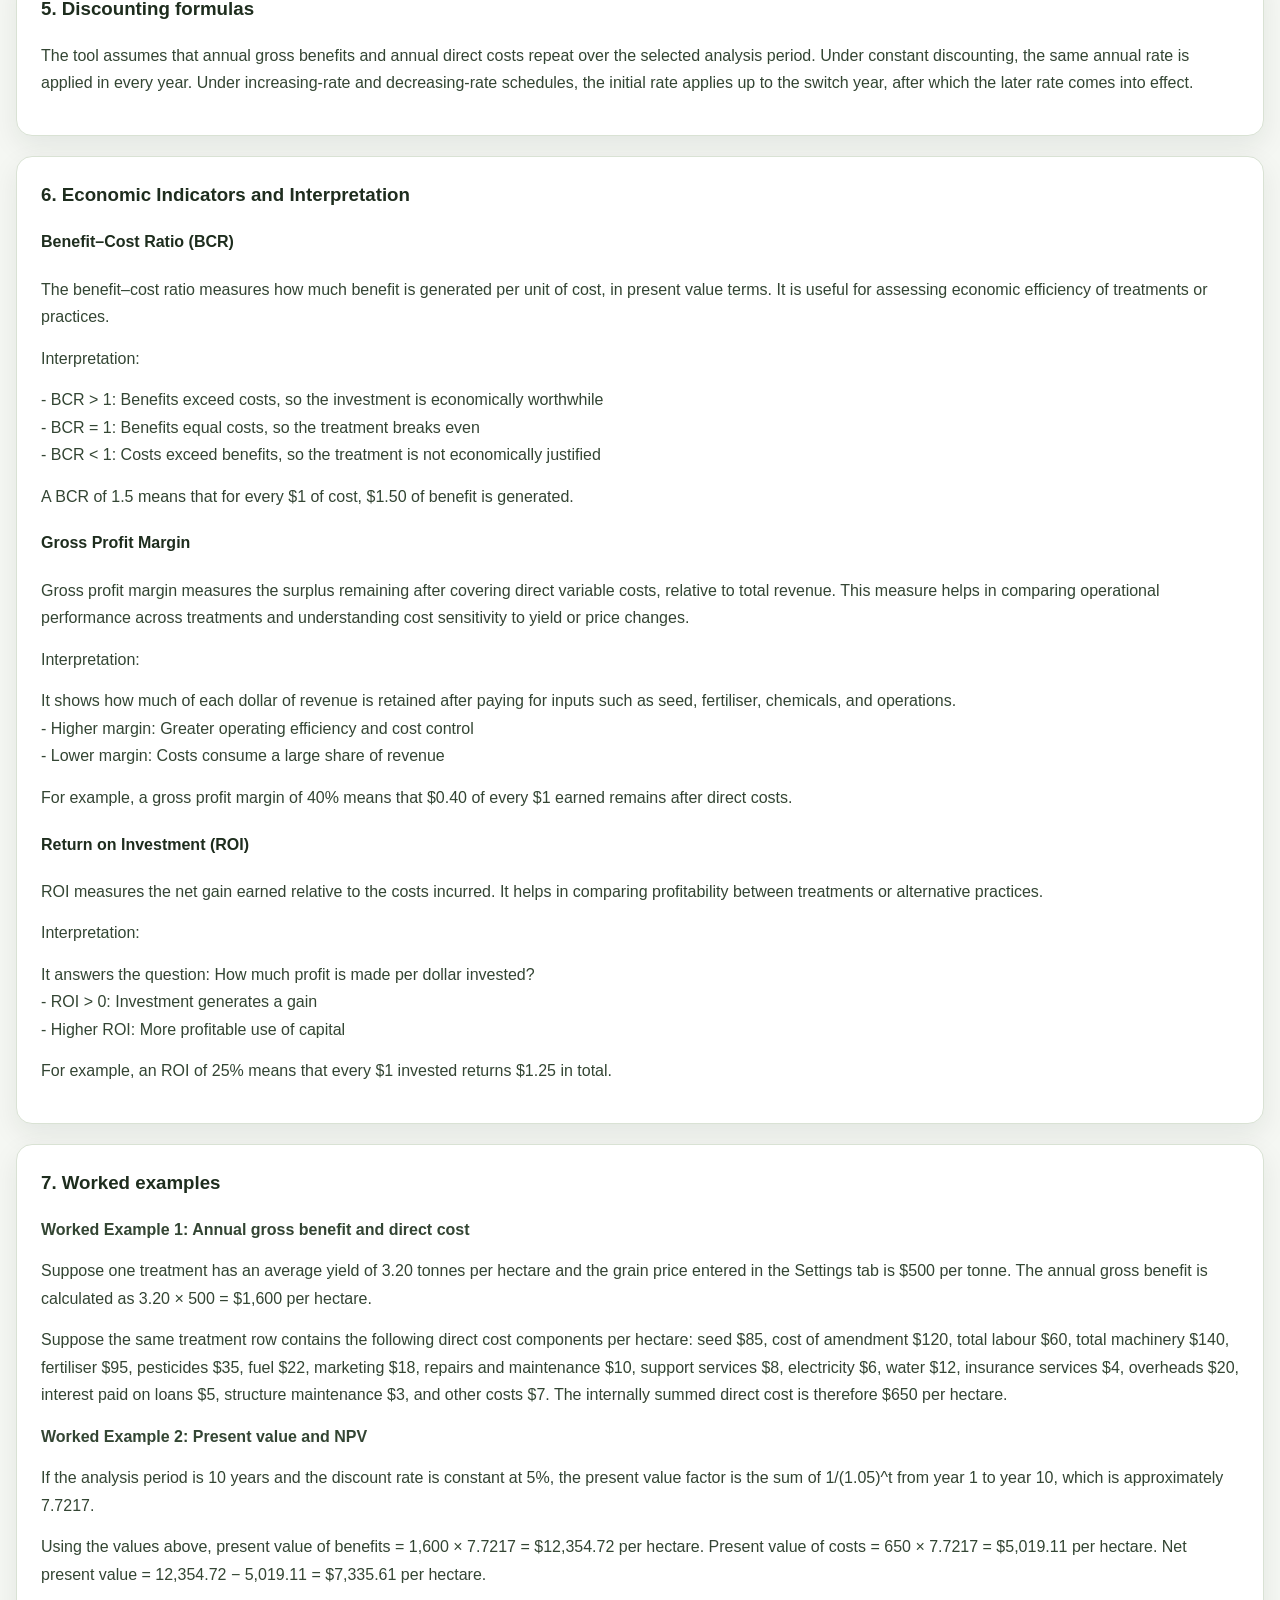
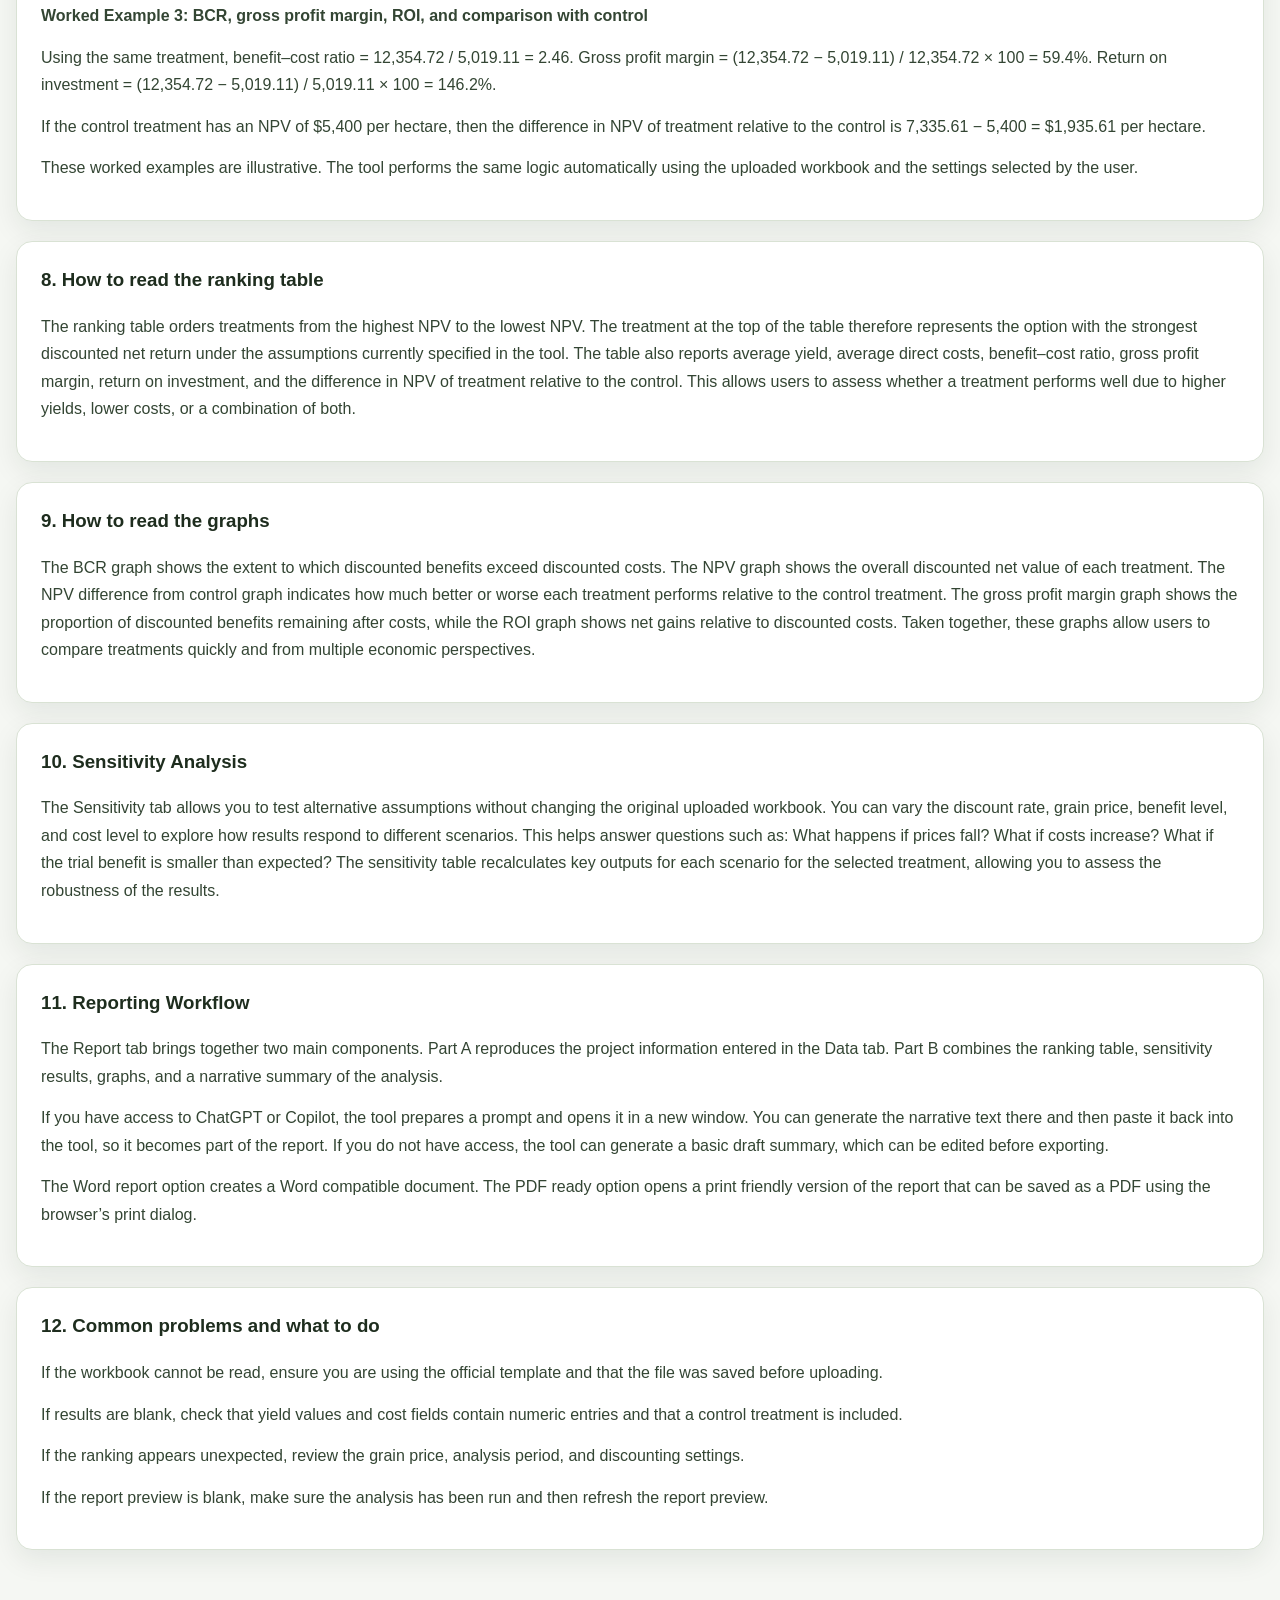
==== commit 2b57196f: "Enhance guide with bold section titles" ====
--- a/guide.html
+++ b/guide.html
@@ -24,13 +24,13 @@
 
     <section class="card prose">
       <h3>2. How each tab works</h3>
-      <p>Introduction gives the purpose of the tool, includes acknowledgements, and outlines the main workflow.</p>
-      <p>Data is where you download the official template, upload the completed workbook, load example data, review validation messages, and enter the project details shown at the beginning of the report.</p>
-      <p>Settings is where you enter the grain price, analysis period, discounting mode, initial discount rate, later discount rate, and switch year. Clicking Apply settings updates the schedule used in the calculations.</p>
-      <p>Results is where you run the analysis, compare a selected treatment with the control or compare two treatments side by side, review the ranking table, and examine the graphs.</p>
-      <p>Sensitivity lets you test alternative discount rates, grain prices, benefit changes, and cost changes for the selected treatment.</p>
-      <p>Report brings together the project details, analysis tables, graphs, and written summary. The report can be downloaded as a Word-compatible document or opened in a PDF-ready layout.</p>
-      <p>Help provides quick answers to common questions.</p>
+      <p><strong>Introduction</strong> gives the purpose of the tool, includes acknowledgements, and outlines the main workflow.</p>
+      <p><strong>Data</strong> is where you download the official template, upload the completed workbook, load example data, review validation messages, and enter the project details shown at the beginning of the report.</p>
+      <p><strong>Settings</strong> is where you enter the grain price, analysis period, discounting mode, initial discount rate, later discount rate, and switch year. Clicking Apply settings updates the schedule used in the calculations.</p>
+      <p><strong>Results</strong> is where you run the analysis, compare a selected treatment with the control or compare two treatments side by side, review the ranking table, and examine the graphs.</p>
+      <p><strong>Sensitivity</strong> lets you test alternative discount rates, grain prices, benefit changes, and cost changes for the selected treatment.</p>
+      <p><strong>Report</strong> brings together the project details, analysis tables, graphs, and written summary. The report can be downloaded as a Word-compatible document or opened in a PDF-ready layout.</p>
+      <p><strong>Help</strong> provides quick answers to common questions.</p>
     </section>
 
     <section class="card prose">
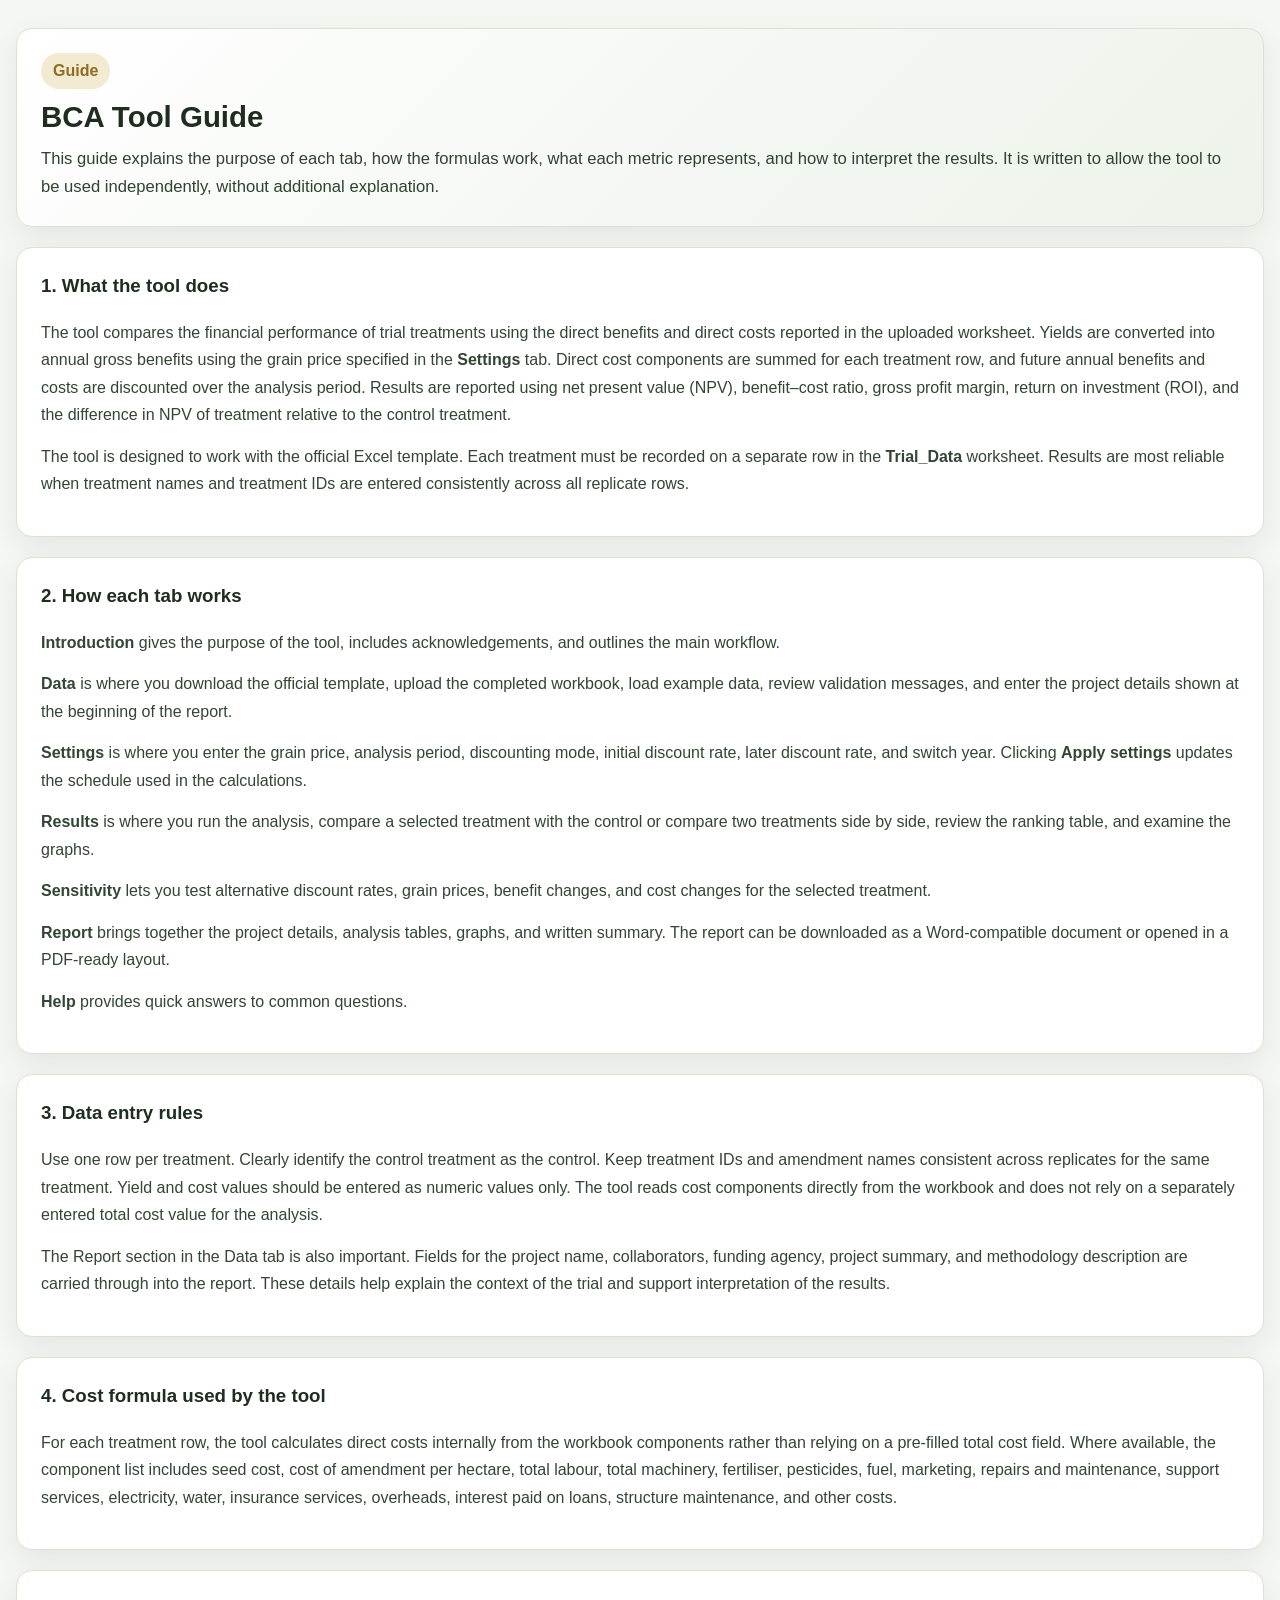
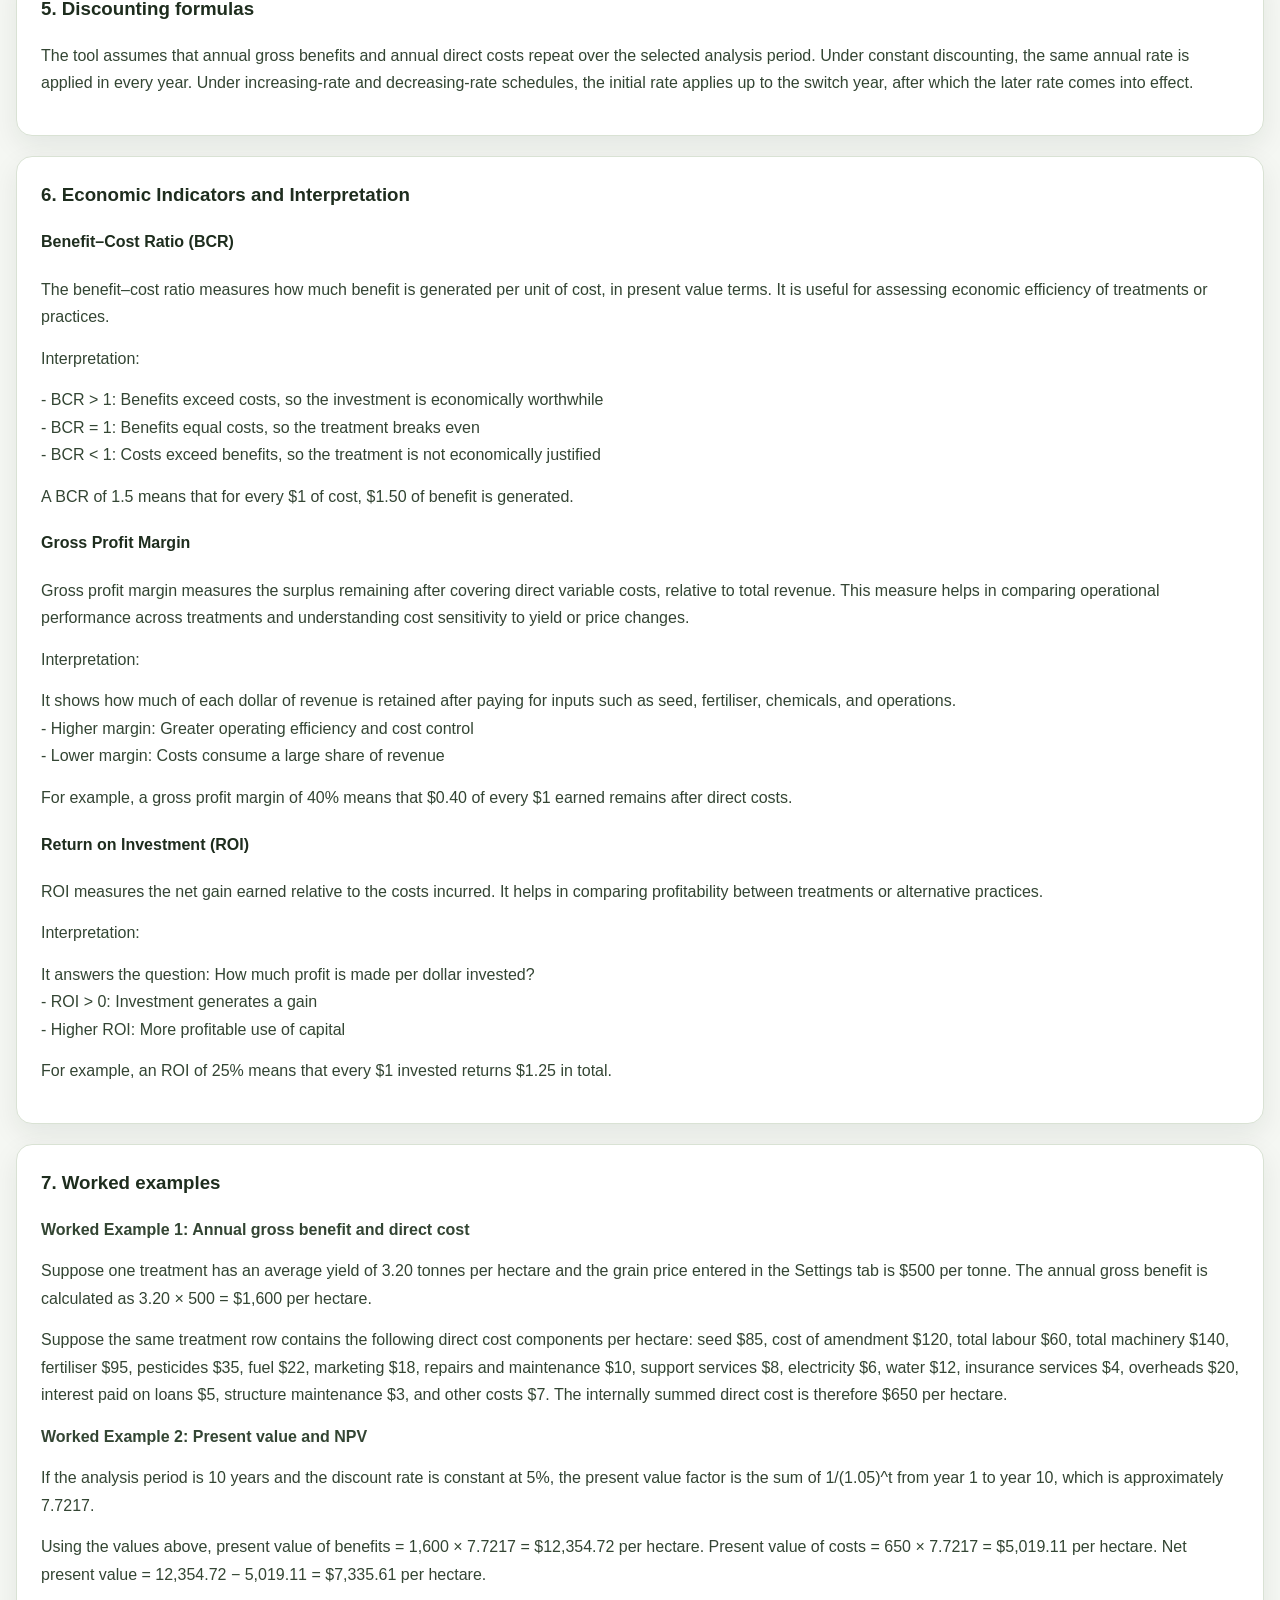
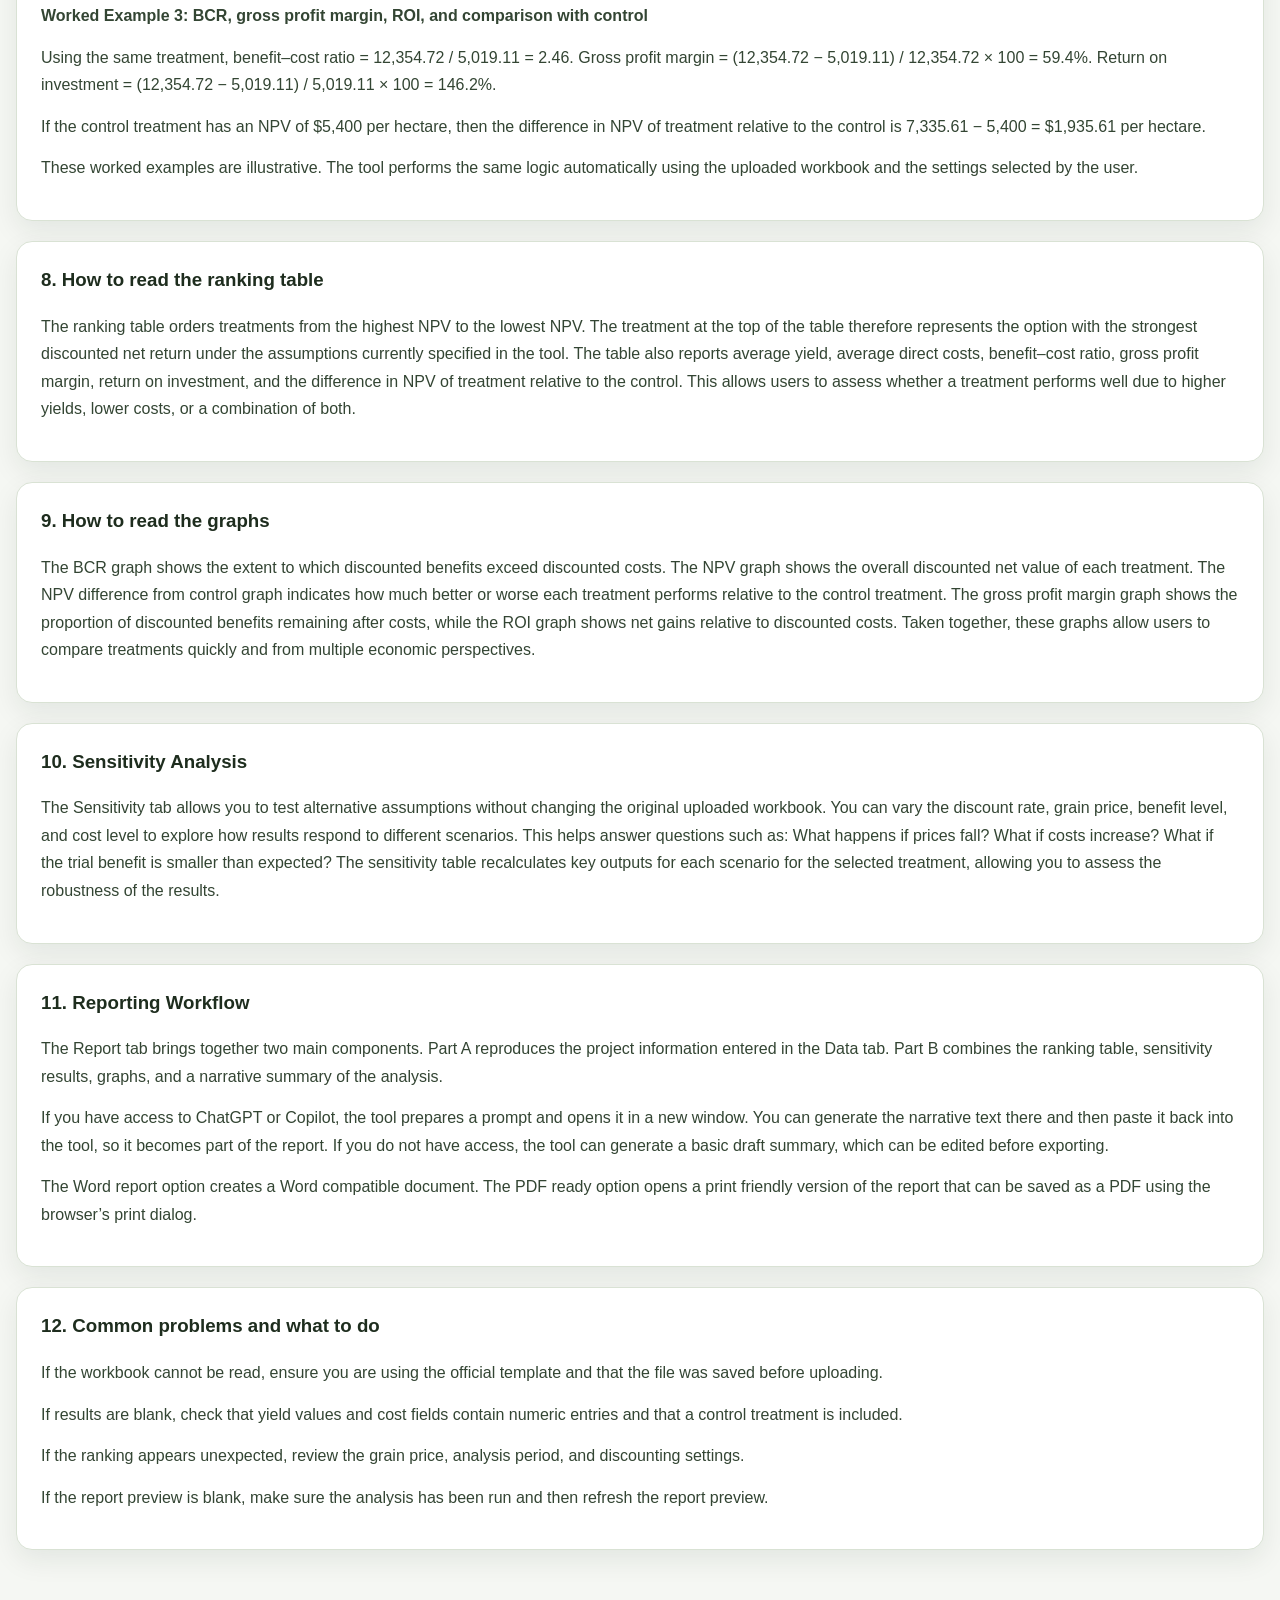
==== commit 0216a4ac: "Update guide.html" ====
--- a/guide.html
+++ b/guide.html
@@ -26,7 +26,7 @@
       <h3>2. How each tab works</h3>
       <p><strong>Introduction</strong> gives the purpose of the tool, includes acknowledgements, and outlines the main workflow.</p>
       <p><strong>Data</strong> is where you download the official template, upload the completed workbook, load example data, review validation messages, and enter the project details shown at the beginning of the report.</p>
-      <p><strong>Settings</strong> is where you enter the grain price, analysis period, discounting mode, initial discount rate, later discount rate, and switch year. Clicking Apply settings updates the schedule used in the calculations.</p>
+      <p><strong>Settings</strong> is where you enter the grain price, analysis period, discounting mode, initial discount rate, later discount rate, and switch year. Clicking <strong>Apply settings</strong> updates the schedule used in the calculations.</p>
       <p><strong>Results</strong> is where you run the analysis, compare a selected treatment with the control or compare two treatments side by side, review the ranking table, and examine the graphs.</p>
       <p><strong>Sensitivity</strong> lets you test alternative discount rates, grain prices, benefit changes, and cost changes for the selected treatment.</p>
       <p><strong>Report</strong> brings together the project details, analysis tables, graphs, and written summary. The report can be downloaded as a Word-compatible document or opened in a PDF-ready layout.</p>
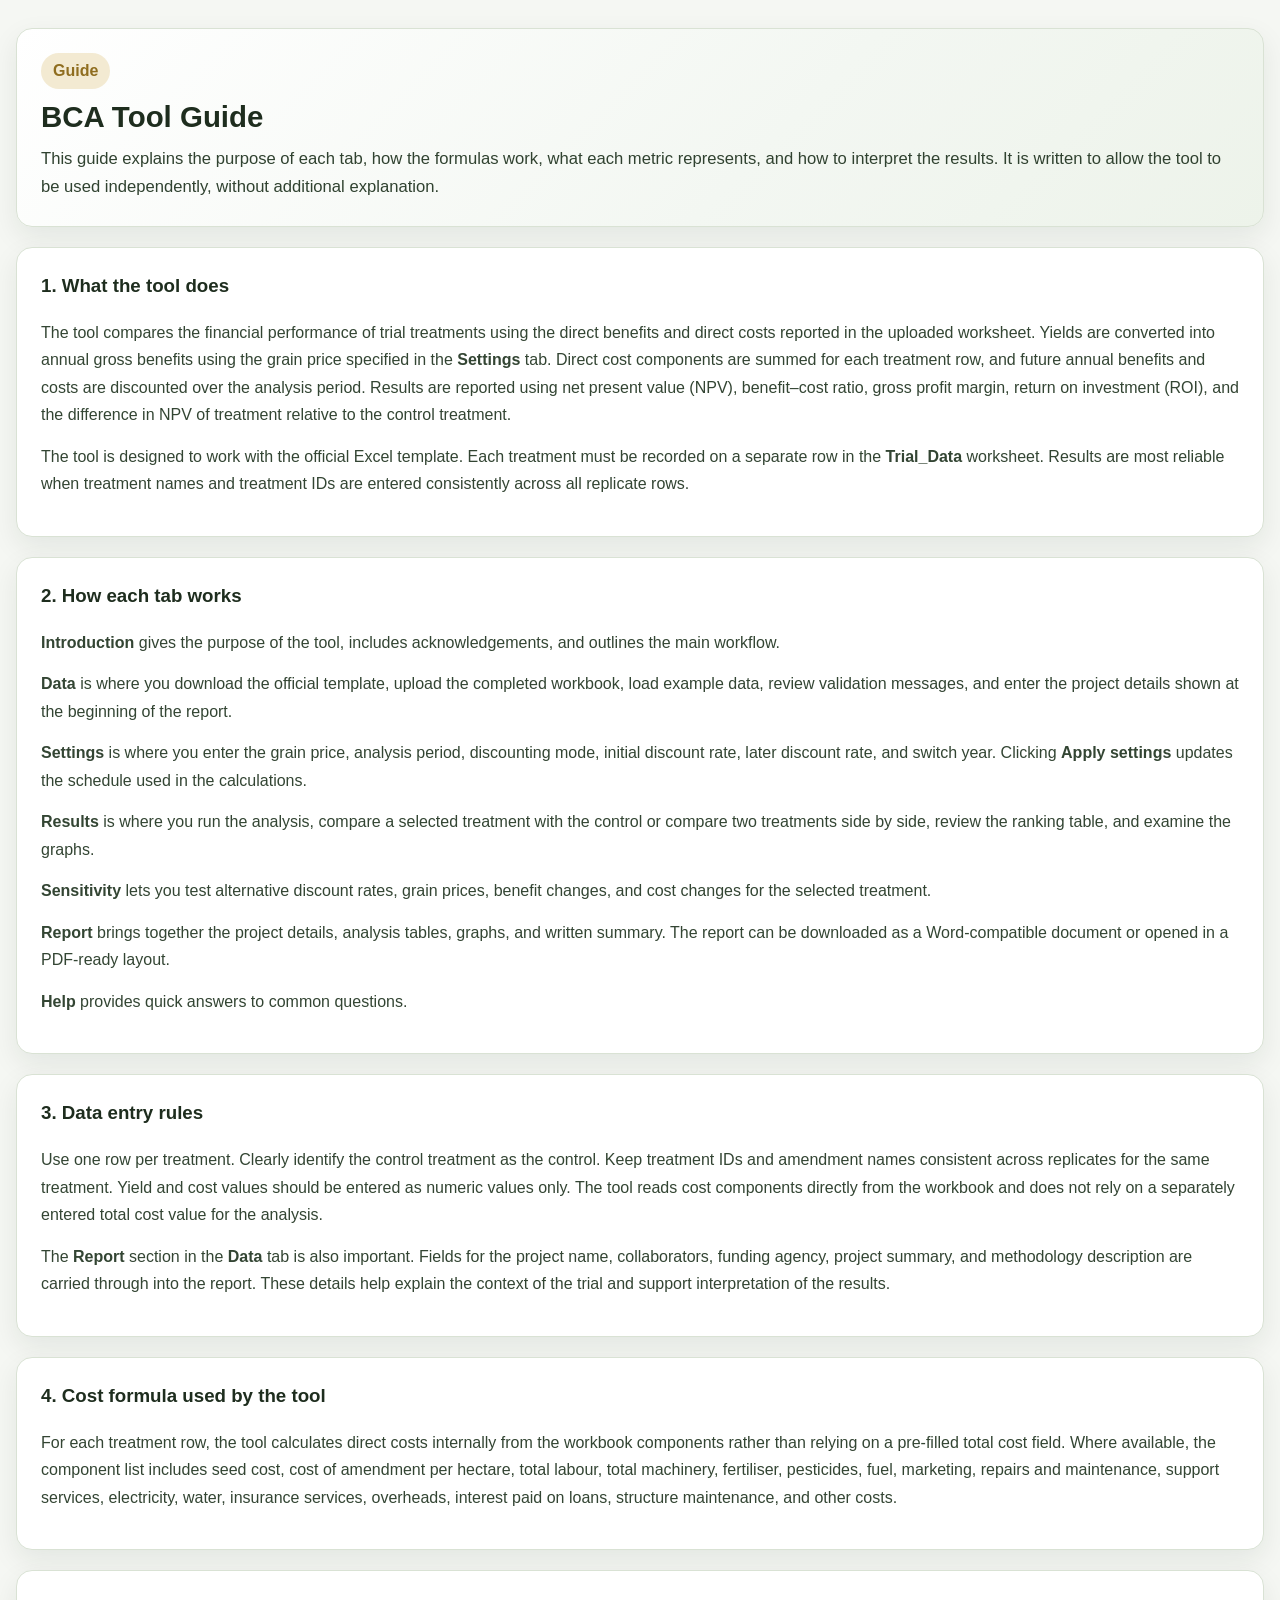
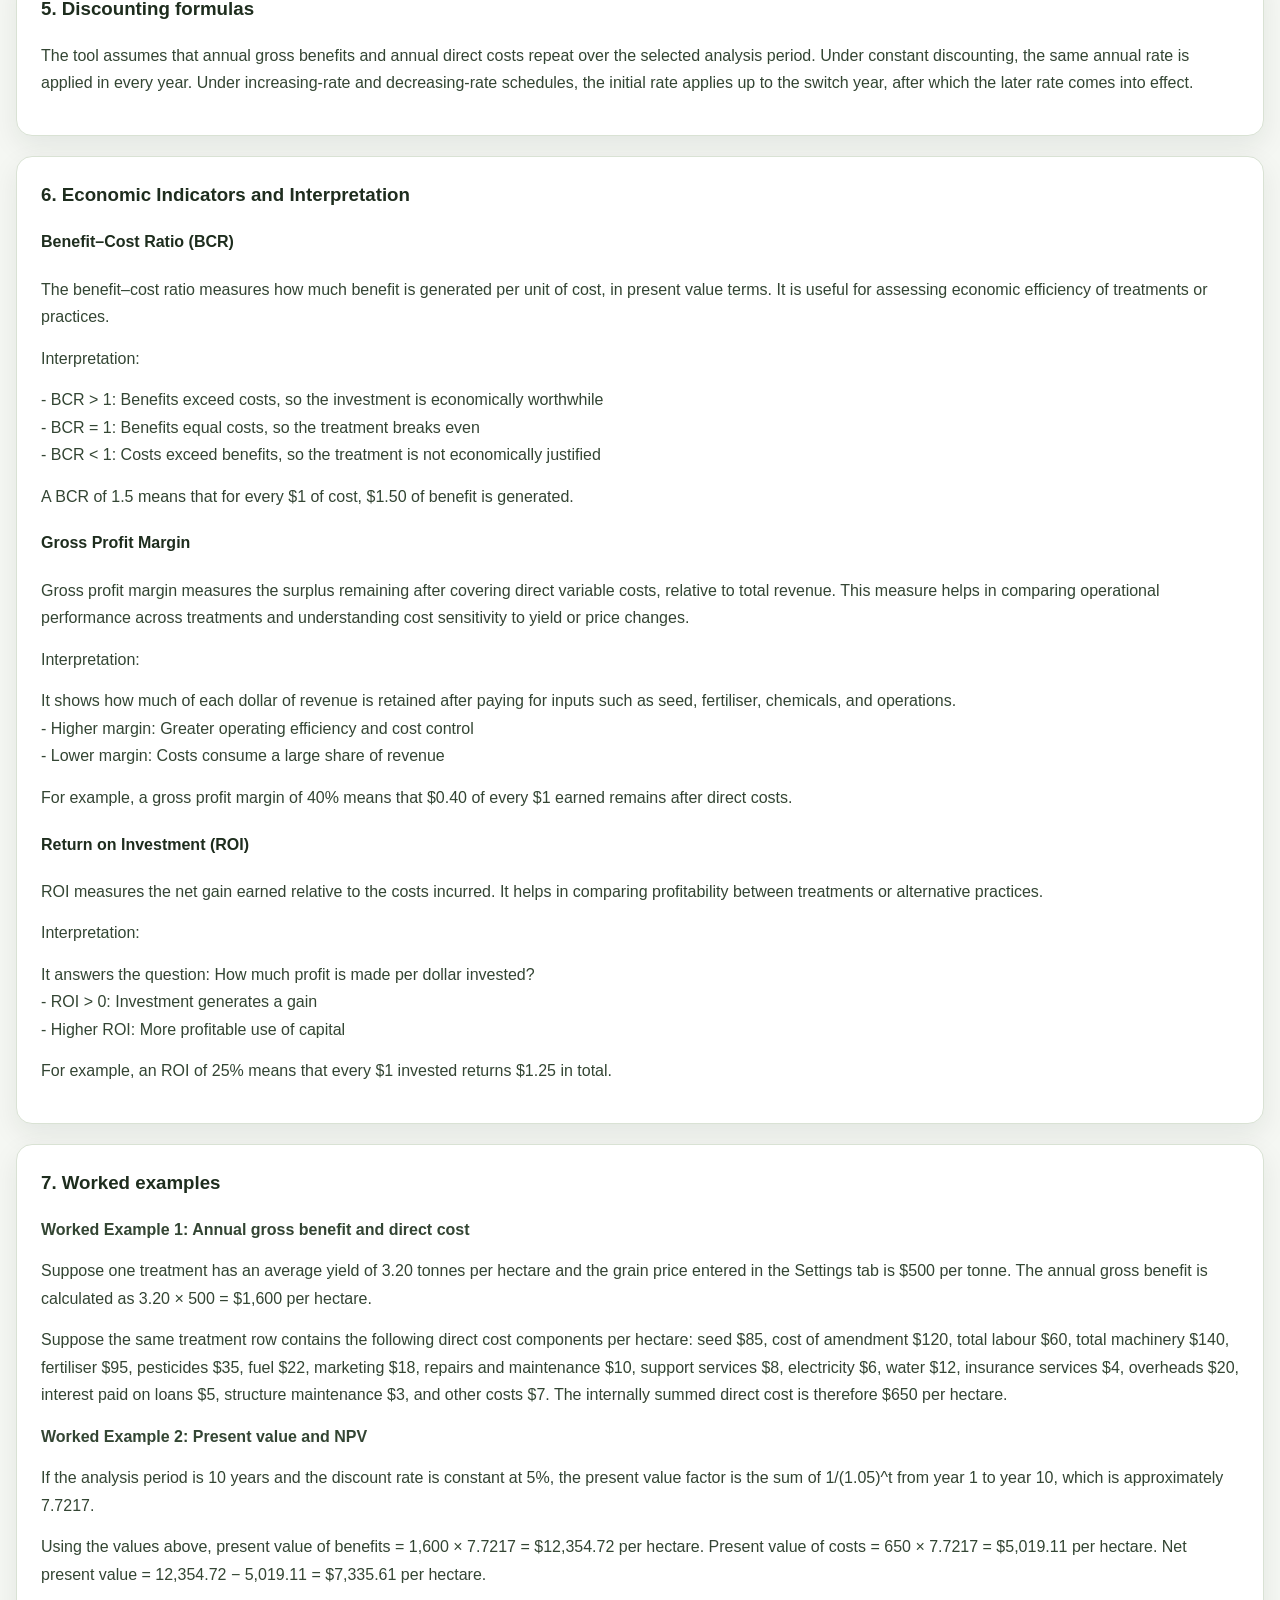
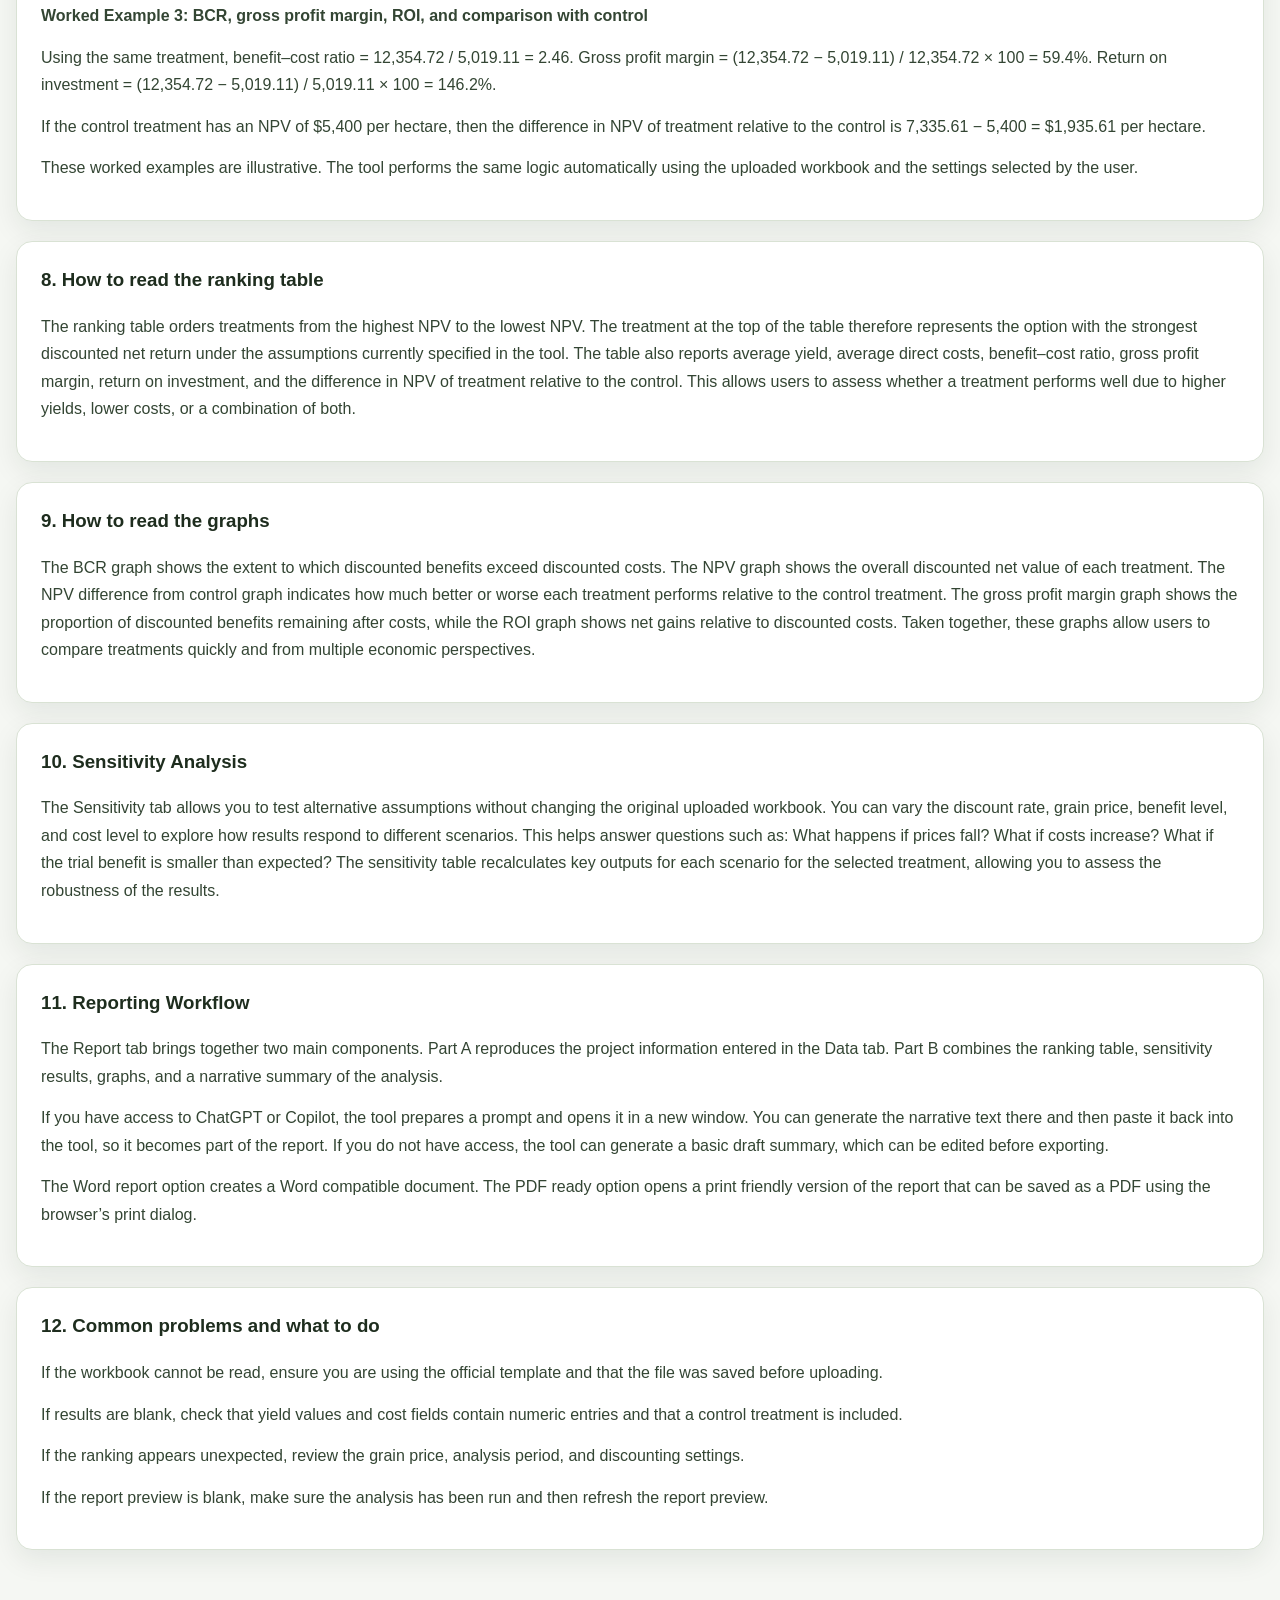
==== commit e05018dc: "Update guide.html" ====
--- a/guide.html
+++ b/guide.html
@@ -36,7 +36,7 @@
     <section class="card prose">
       <h3>3. Data entry rules</h3>
       <p>Use one row per treatment. Clearly identify the control treatment as the control. Keep treatment IDs and amendment names consistent across replicates for the same treatment. Yield and cost values should be entered as numeric values only. The tool reads cost components directly from the workbook and does not rely on a separately entered total cost value for the analysis.</p>
-      <p>The Report section in the Data tab is also important. Fields for the project name, collaborators, funding agency, project summary, and methodology description are carried through into the report. These details help explain the context of the trial and support interpretation of the results.</p>
+      <p>The <strong>Report</strong> section in the <strong>Data</strong> tab is also important. Fields for the project name, collaborators, funding agency, project summary, and methodology description are carried through into the report. These details help explain the context of the trial and support interpretation of the results.</p>
     </section>
 
     <section class="card prose">
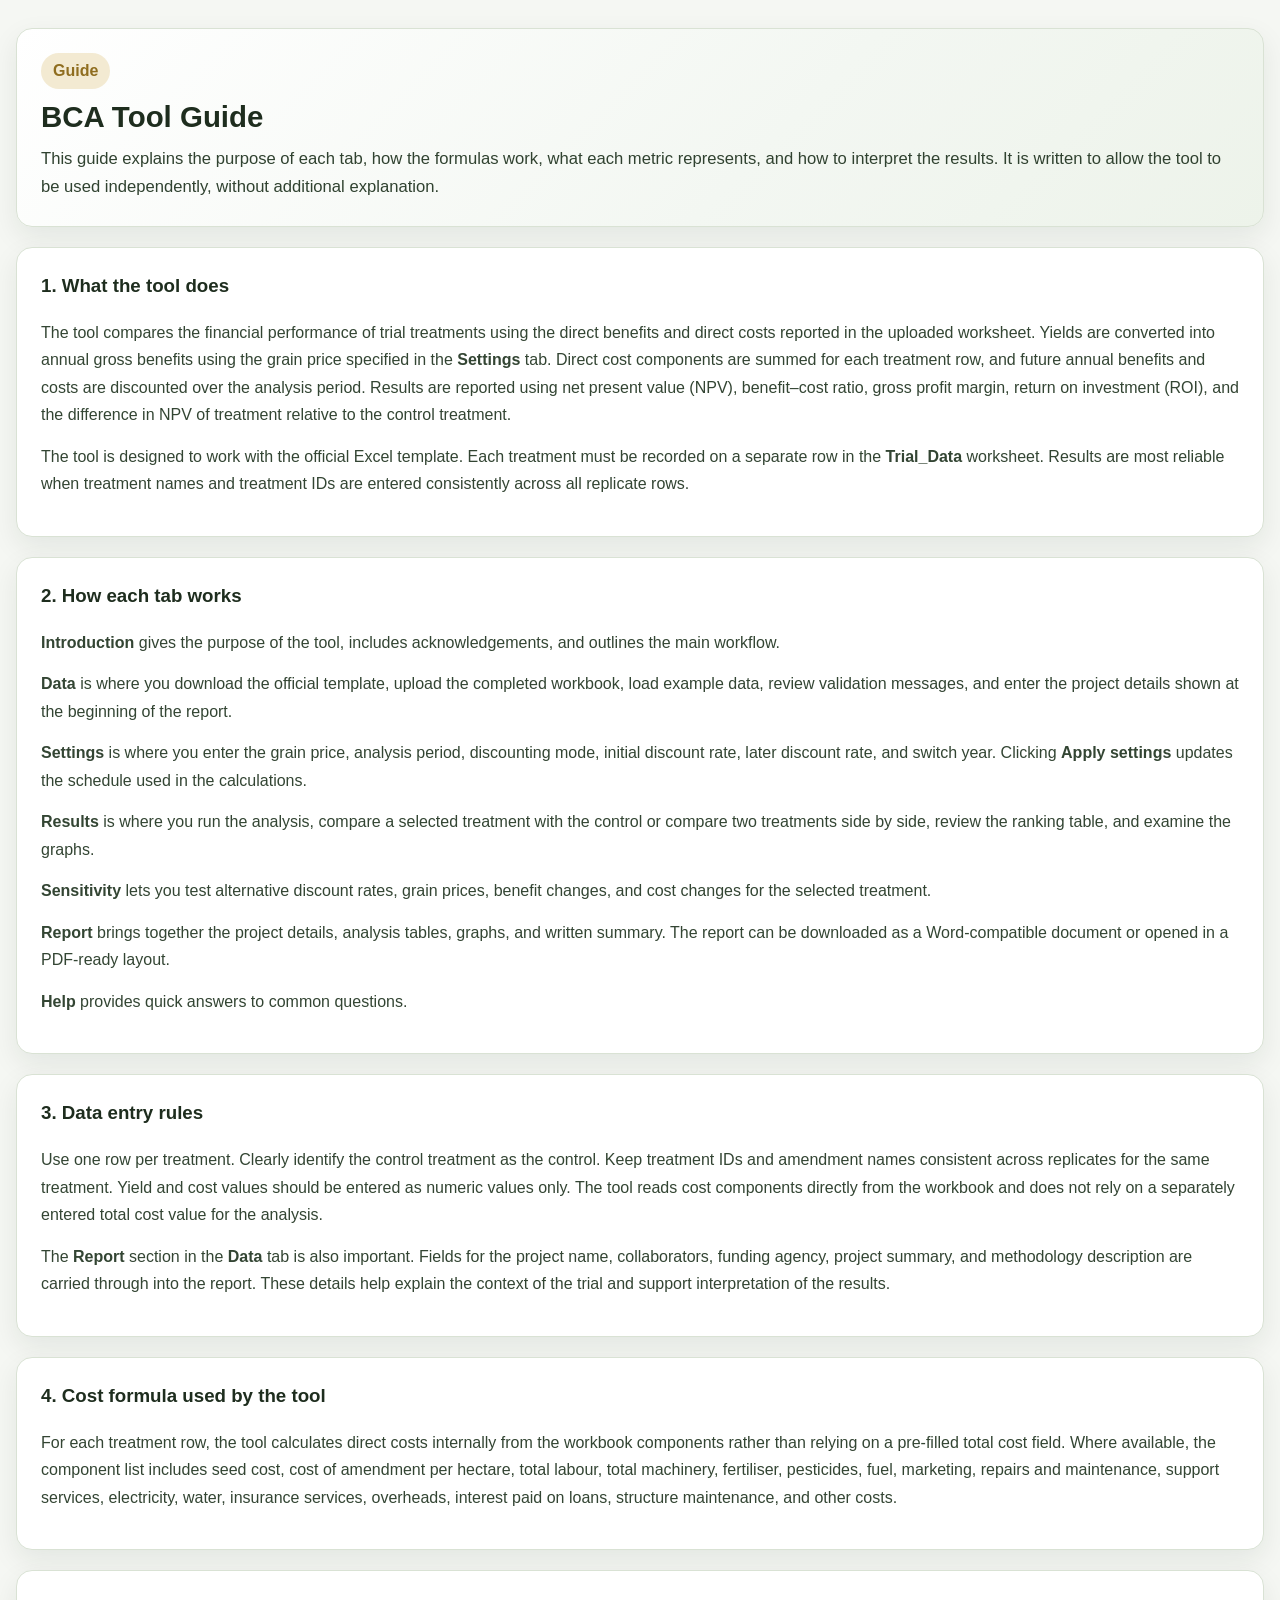
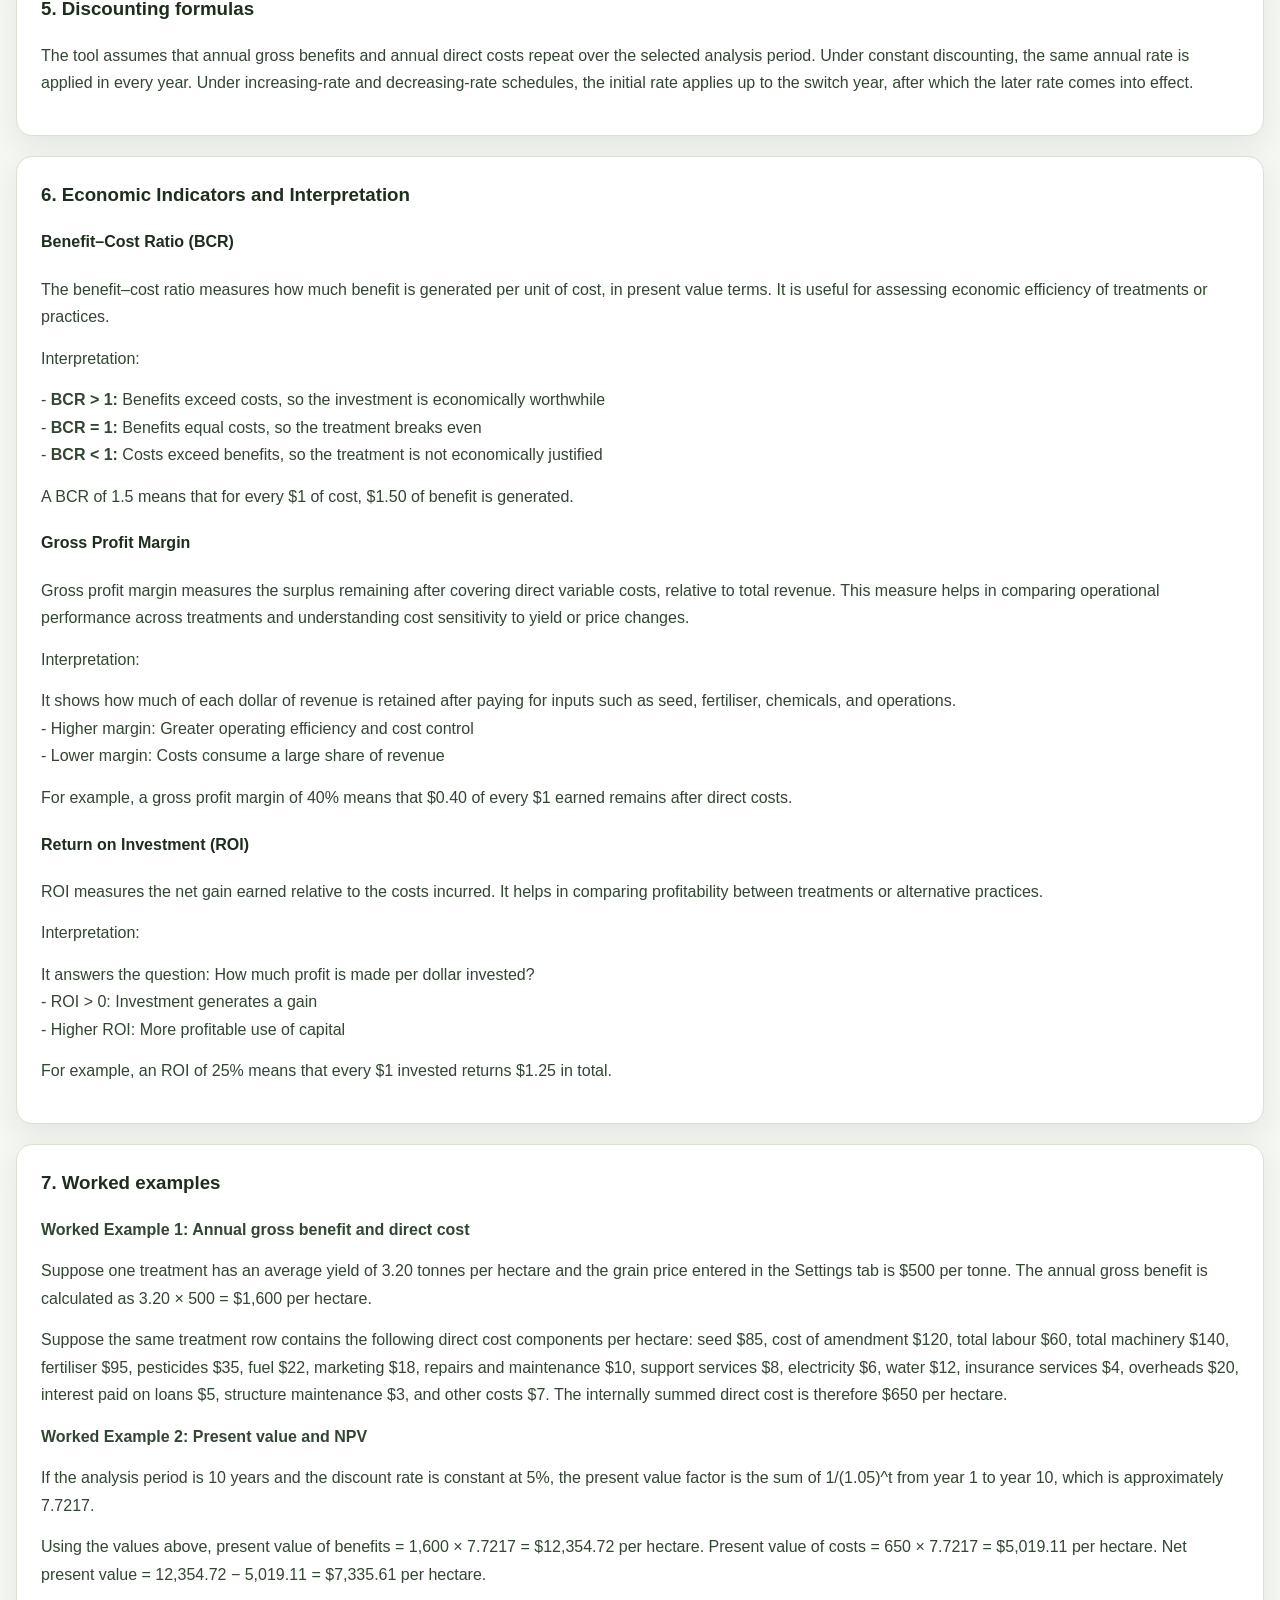
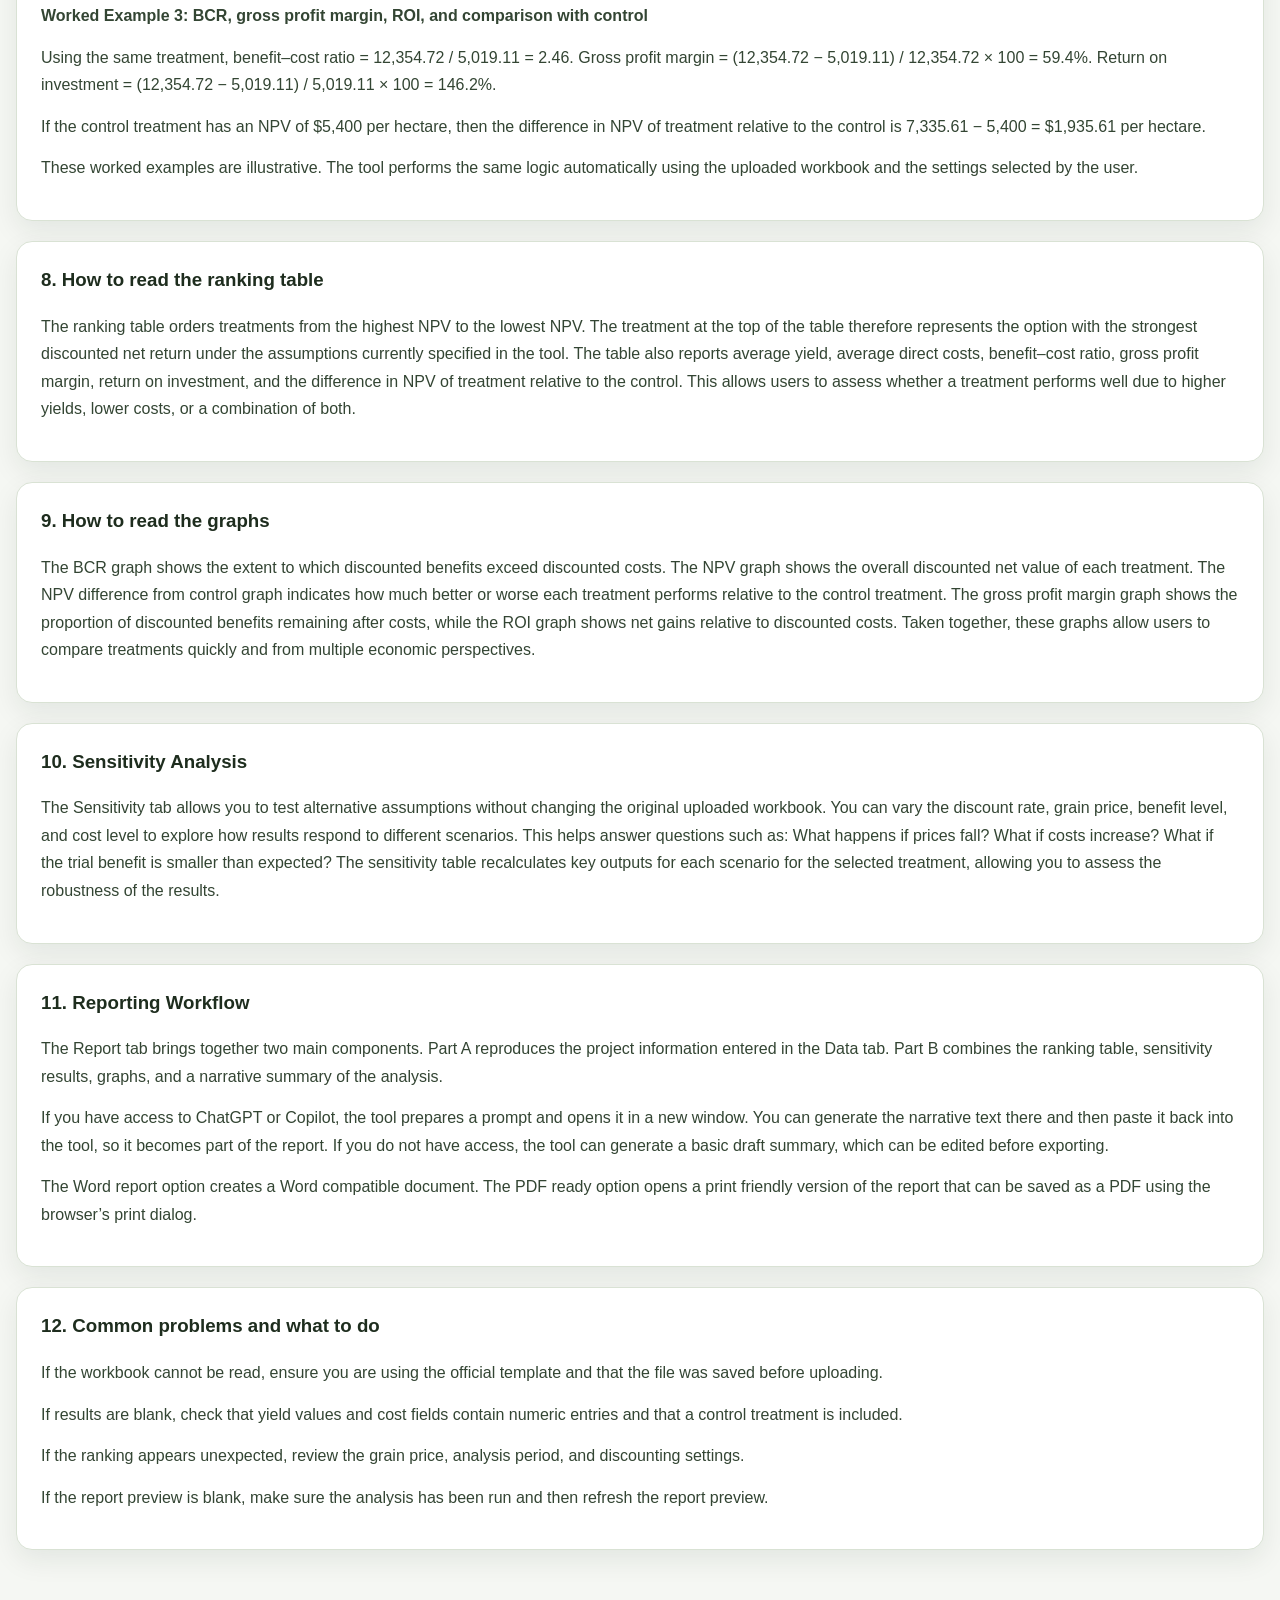
==== commit 7efd2f32: "Update guide.html" ====
--- a/guide.html
+++ b/guide.html
@@ -54,9 +54,9 @@
       <h4>Benefit–Cost Ratio (BCR)</h4>
       <p>The benefit–cost ratio measures how much benefit is generated per unit of cost, in present value terms. It is useful for assessing economic efficiency of treatments or practices.</p>
       <p>Interpretation:</p>
-      <p>- BCR &gt; 1: Benefits exceed costs, so the investment is economically worthwhile<br>
-      - BCR = 1: Benefits equal costs, so the treatment breaks even<br>
-      - BCR &lt; 1: Costs exceed benefits, so the treatment is not economically justified</p>
+      <p>- <strong>BCR &gt; 1:</strong> Benefits exceed costs, so the investment is economically worthwhile<br>
+      - <strong>BCR = 1:</strong> Benefits equal costs, so the treatment breaks even<br>
+      - <strong>BCR &lt; 1:</strong> Costs exceed benefits, so the treatment is not economically justified</p>
       <p>A BCR of 1.5 means that for every $1 of cost, $1.50 of benefit is generated.</p>
 
       <h4>Gross Profit Margin</h4>
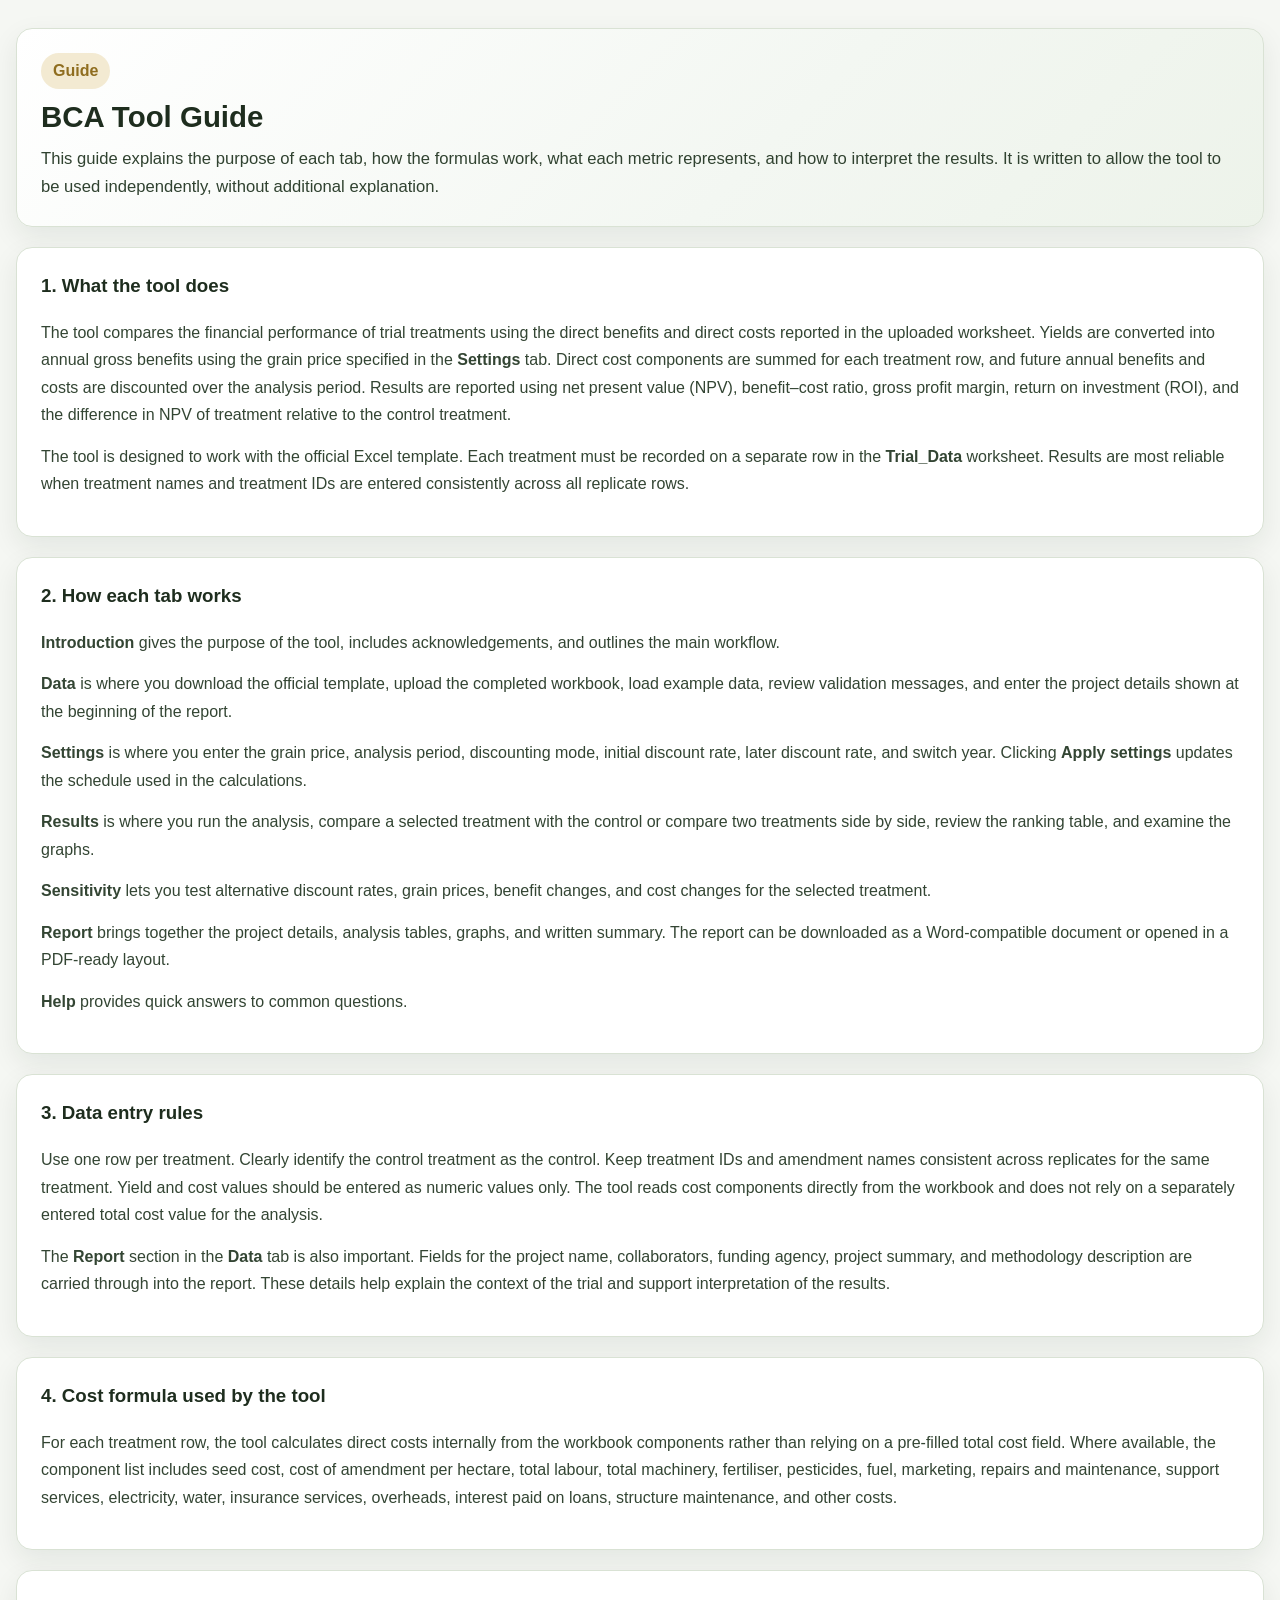
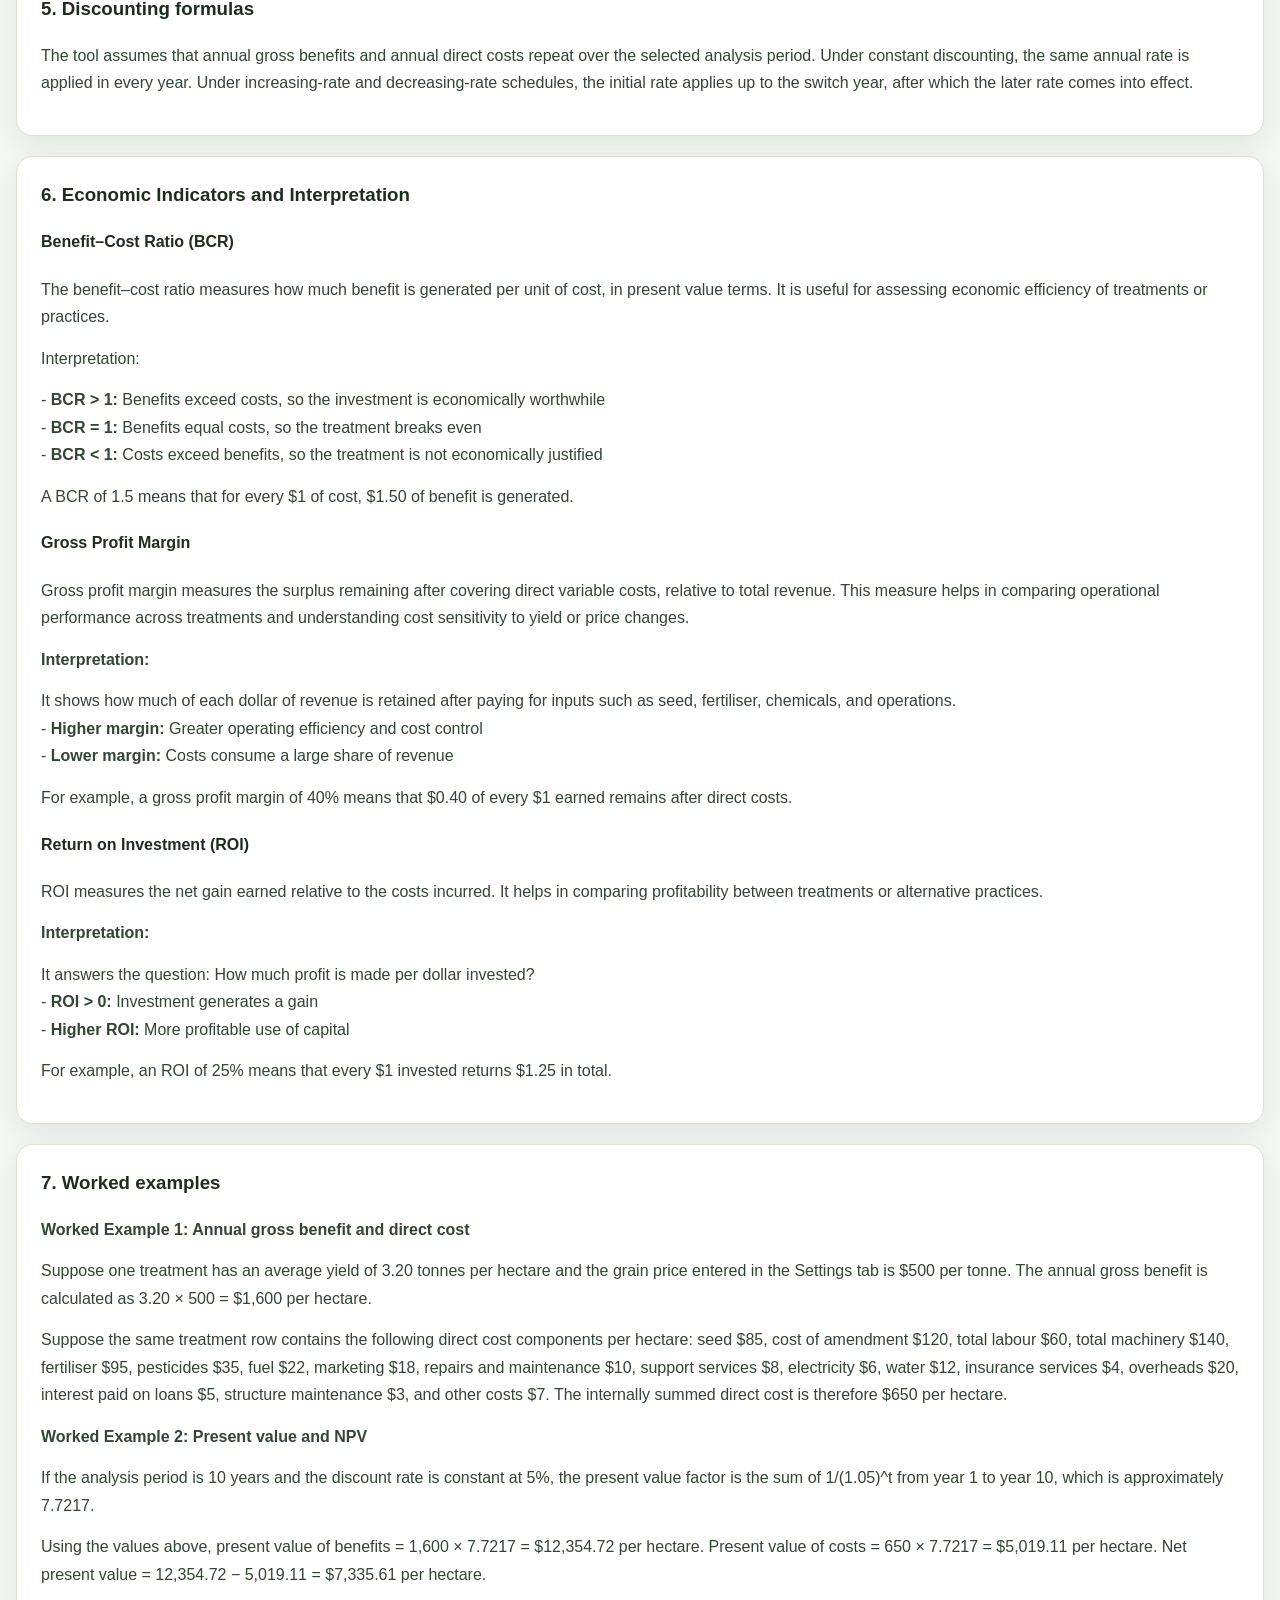
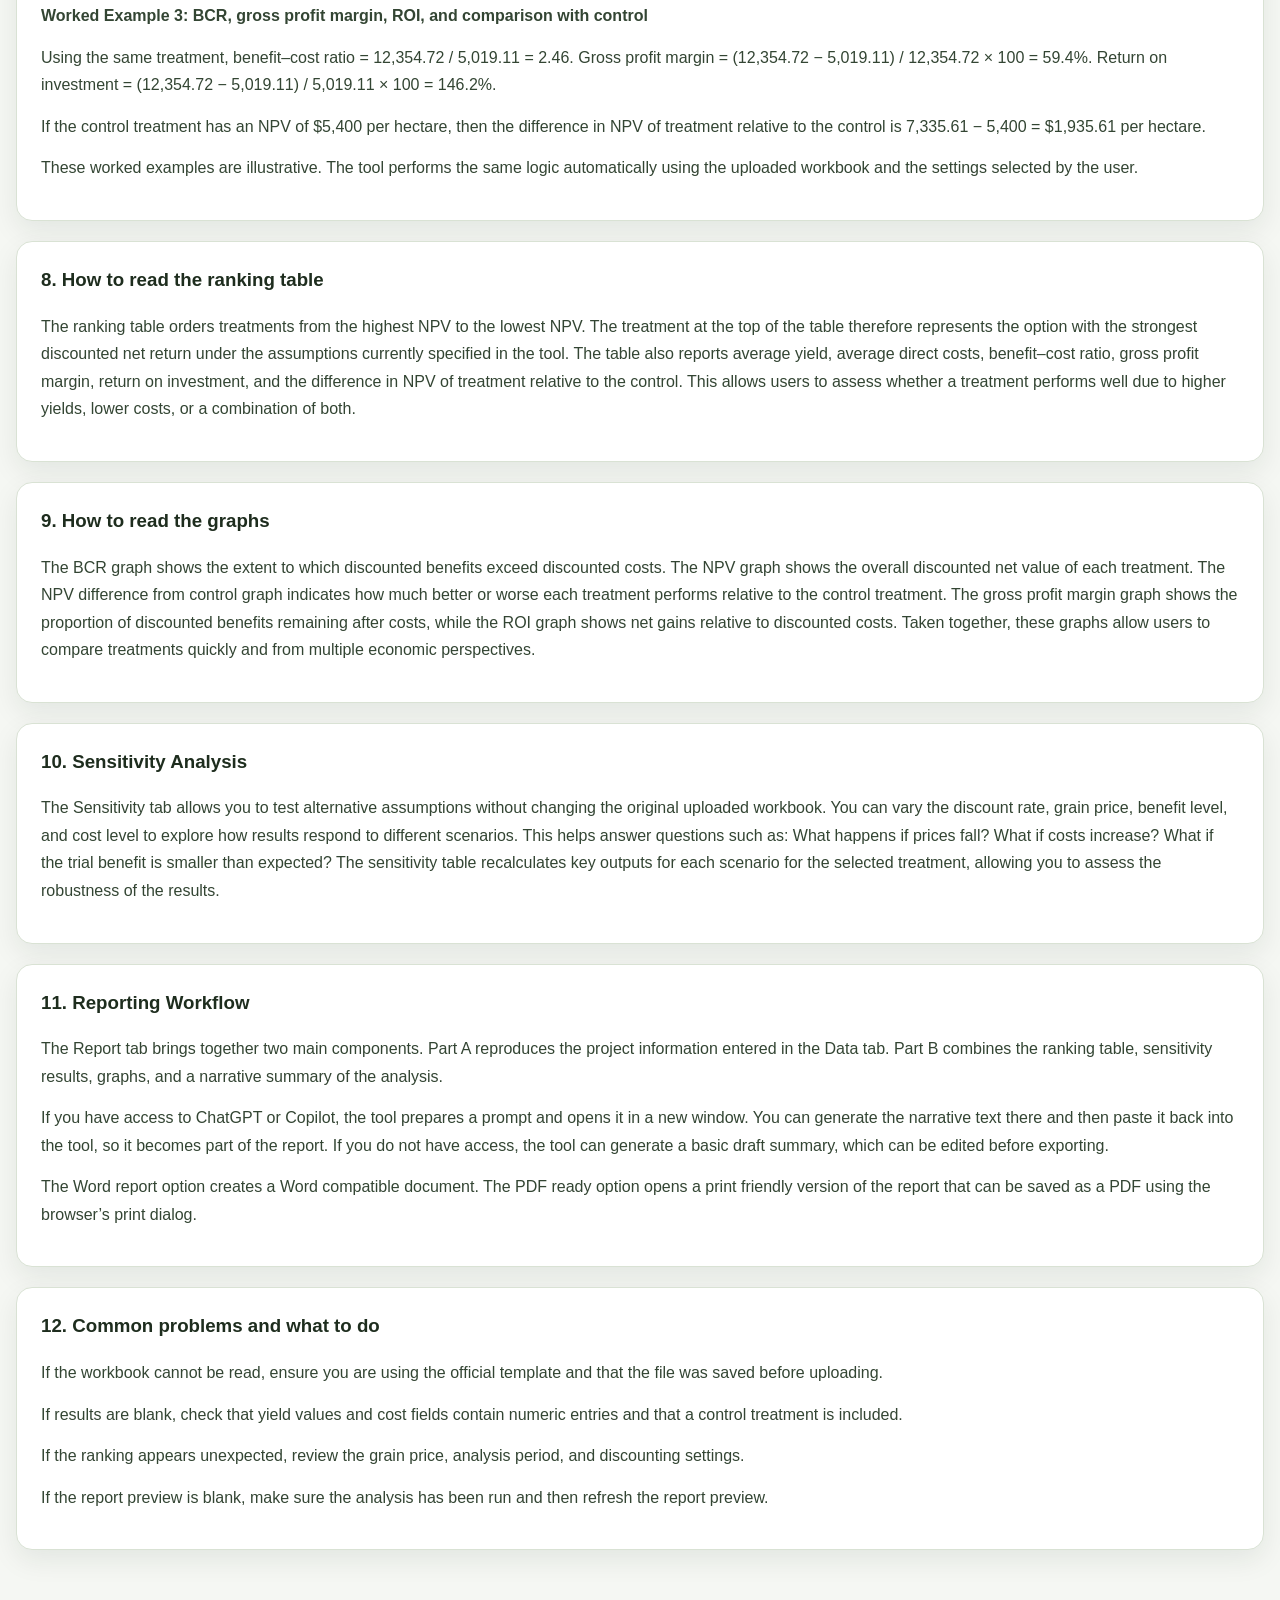
==== commit da2bbb67: "Update guide.html" ====
--- a/guide.html
+++ b/guide.html
@@ -61,18 +61,18 @@
 
       <h4>Gross Profit Margin</h4>
       <p>Gross profit margin measures the surplus remaining after covering direct variable costs, relative to total revenue. This measure helps in comparing operational performance across treatments and understanding cost sensitivity to yield or price changes.</p>
-      <p>Interpretation:</p>
+      <p><strong>Interpretation:</strong></p>
       <p>It shows how much of each dollar of revenue is retained after paying for inputs such as seed, fertiliser, chemicals, and operations.<br>
-      - Higher margin: Greater operating efficiency and cost control<br>
-      - Lower margin: Costs consume a large share of revenue</p>
+      - <strong>Higher margin:</strong> Greater operating efficiency and cost control<br>
+      - <strong>Lower margin:</strong> Costs consume a large share of revenue</p>
       <p>For example, a gross profit margin of 40% means that $0.40 of every $1 earned remains after direct costs.</p>
 
       <h4>Return on Investment (ROI)</h4>
       <p>ROI measures the net gain earned relative to the costs incurred. It helps in comparing profitability between treatments or alternative practices.</p>
-      <p>Interpretation:</p>
+      <p><strong>Interpretation:</strong></p>
       <p>It answers the question: How much profit is made per dollar invested?<br>
-      - ROI &gt; 0: Investment generates a gain<br>
-      - Higher ROI: More profitable use of capital</p>
+      - <strong>ROI &gt; 0:</strong> Investment generates a gain<br>
+      - <strong>Higher ROI:</strong> More profitable use of capital</p>
       <p>For example, an ROI of 25% means that every $1 invested returns $1.25 in total.</p>
     </section>
 
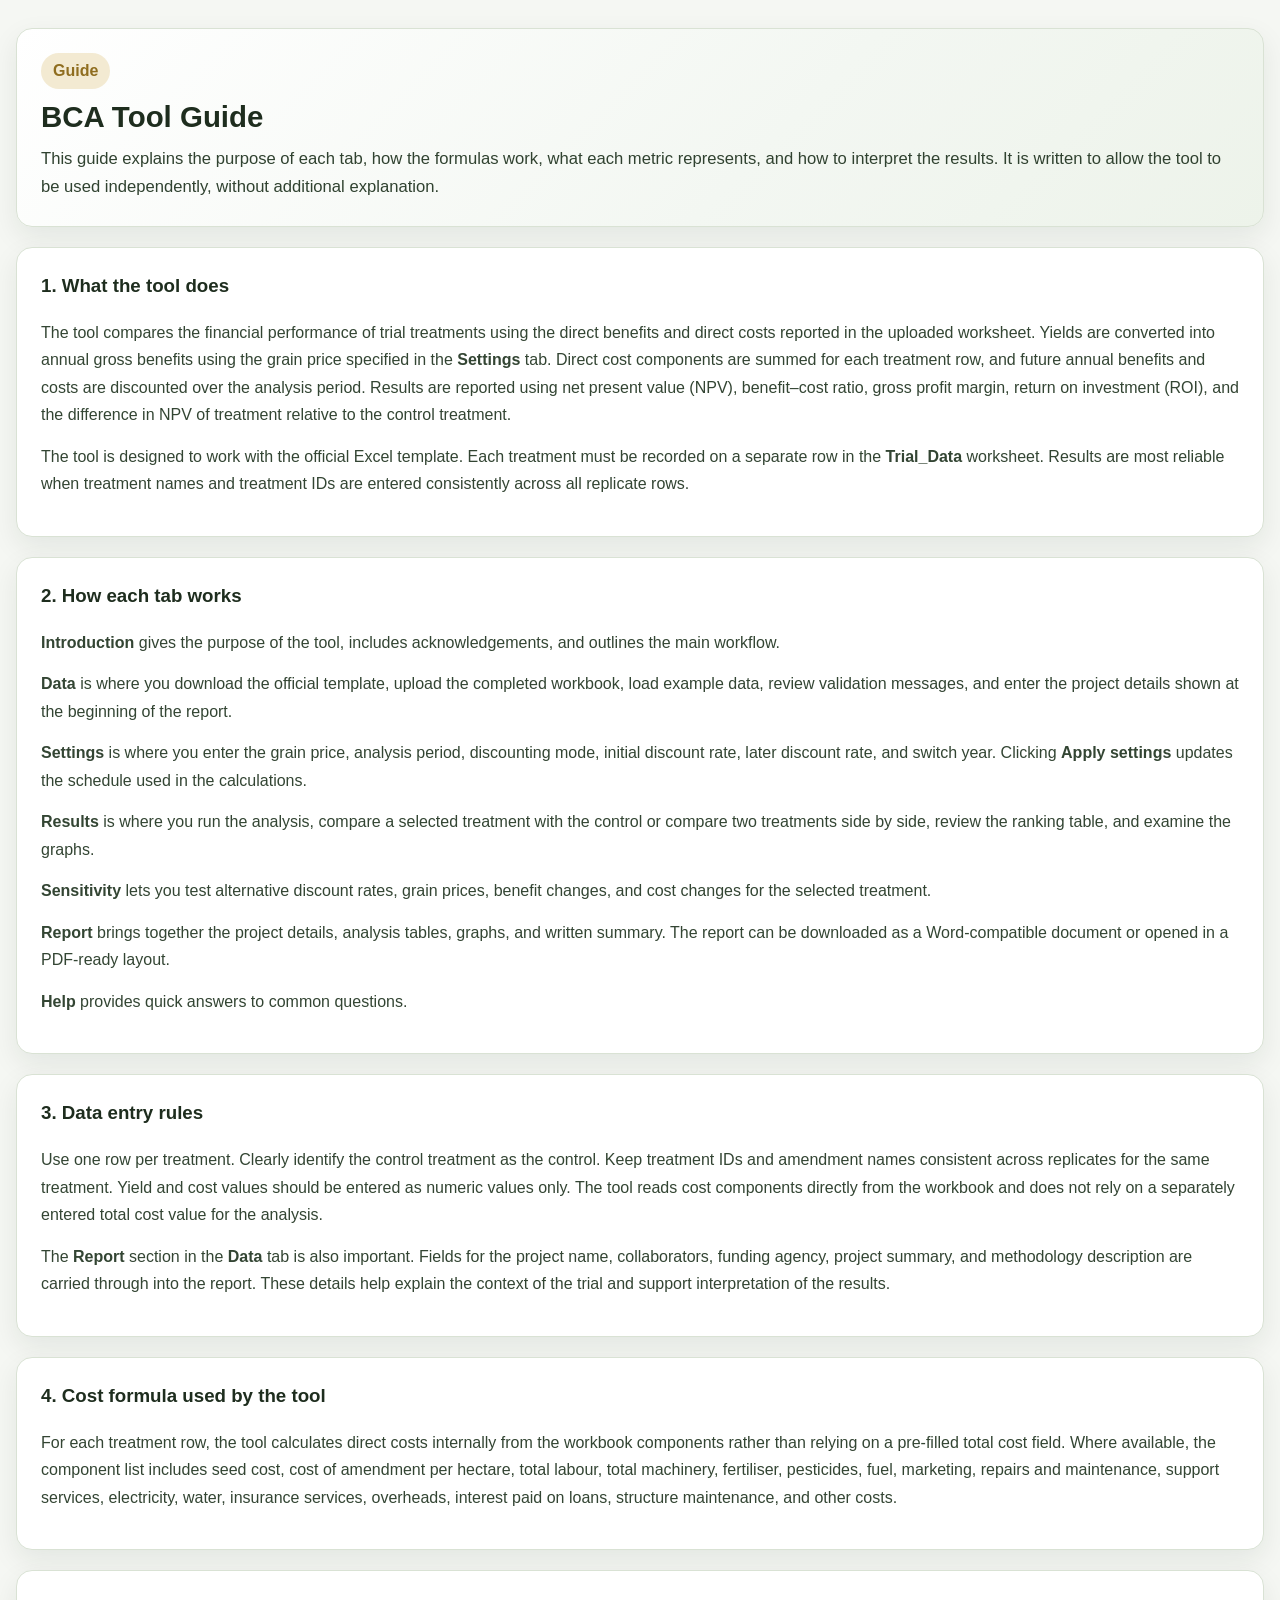
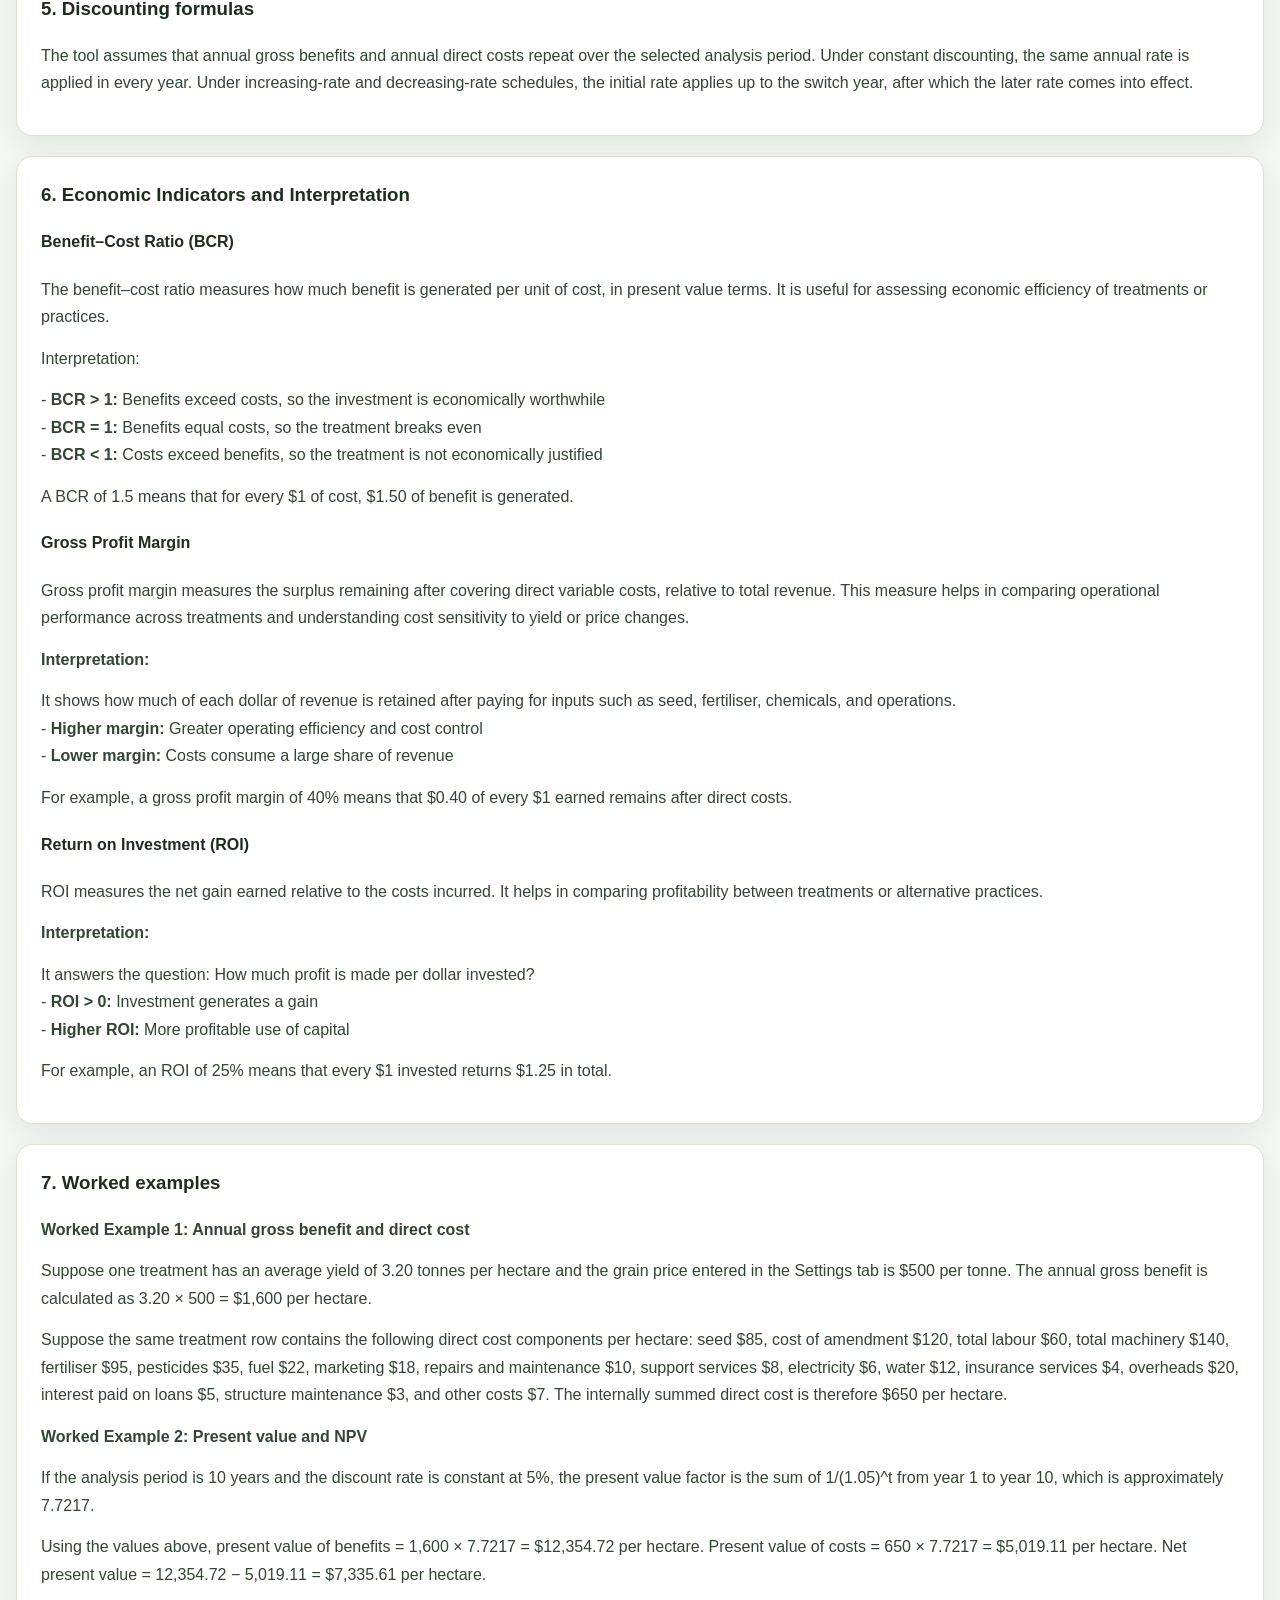
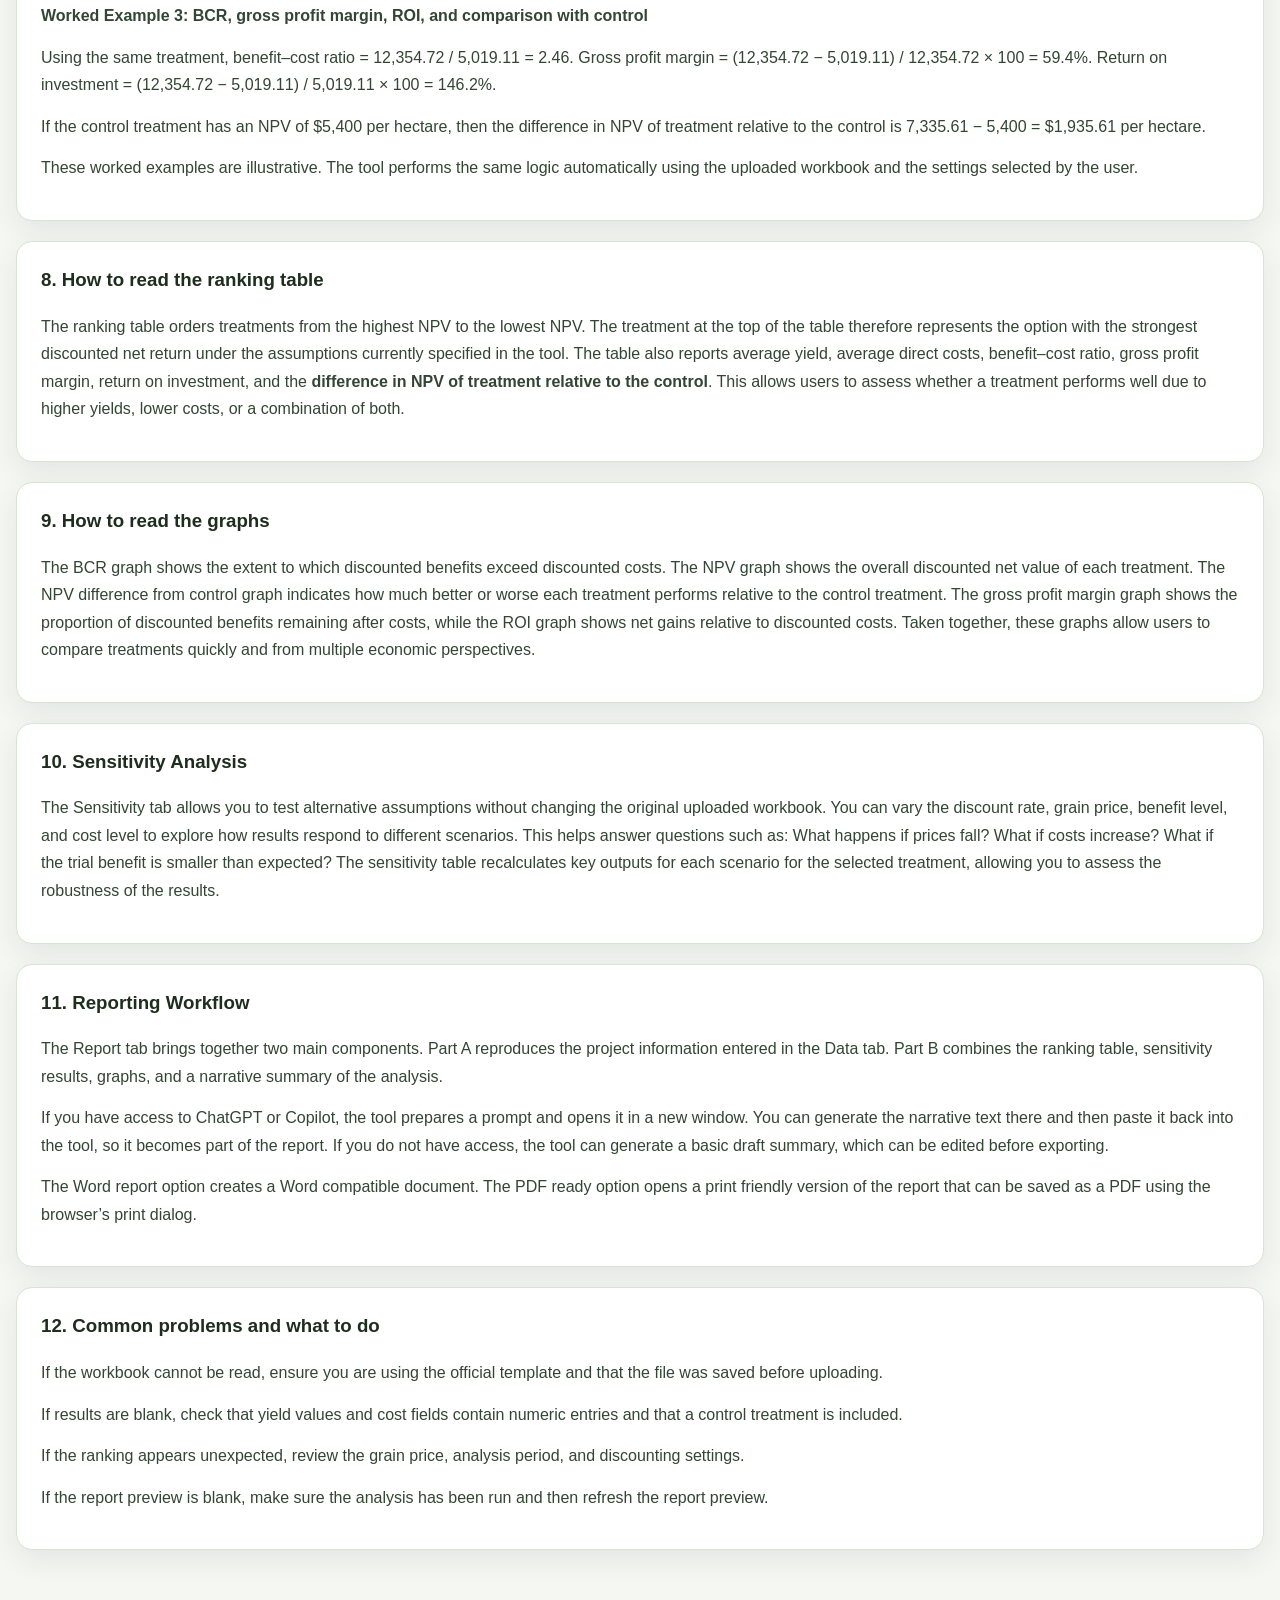
==== commit ee886450: "Update guide.html" ====
--- a/guide.html
+++ b/guide.html
@@ -92,7 +92,7 @@
 
     <section class="card prose">
       <h3>8. How to read the ranking table</h3>
-      <p>The ranking table orders treatments from the highest NPV to the lowest NPV. The treatment at the top of the table therefore represents the option with the strongest discounted net return under the assumptions currently specified in the tool. The table also reports average yield, average direct costs, benefit–cost ratio, gross profit margin, return on investment, and the difference in NPV of treatment relative to the control. This allows users to assess whether a treatment performs well due to higher yields, lower costs, or a combination of both.</p>
+      <p>The ranking table orders treatments from the highest NPV to the lowest NPV. The treatment at the top of the table therefore represents the option with the strongest discounted net return under the assumptions currently specified in the tool. The table also reports average yield, average direct costs, benefit–cost ratio, gross profit margin, return on investment, and the <strong>difference in NPV of treatment relative to the control</strong>. This allows users to assess whether a treatment performs well due to higher yields, lower costs, or a combination of both.</p>
     </section>
 
     <section class="card prose">
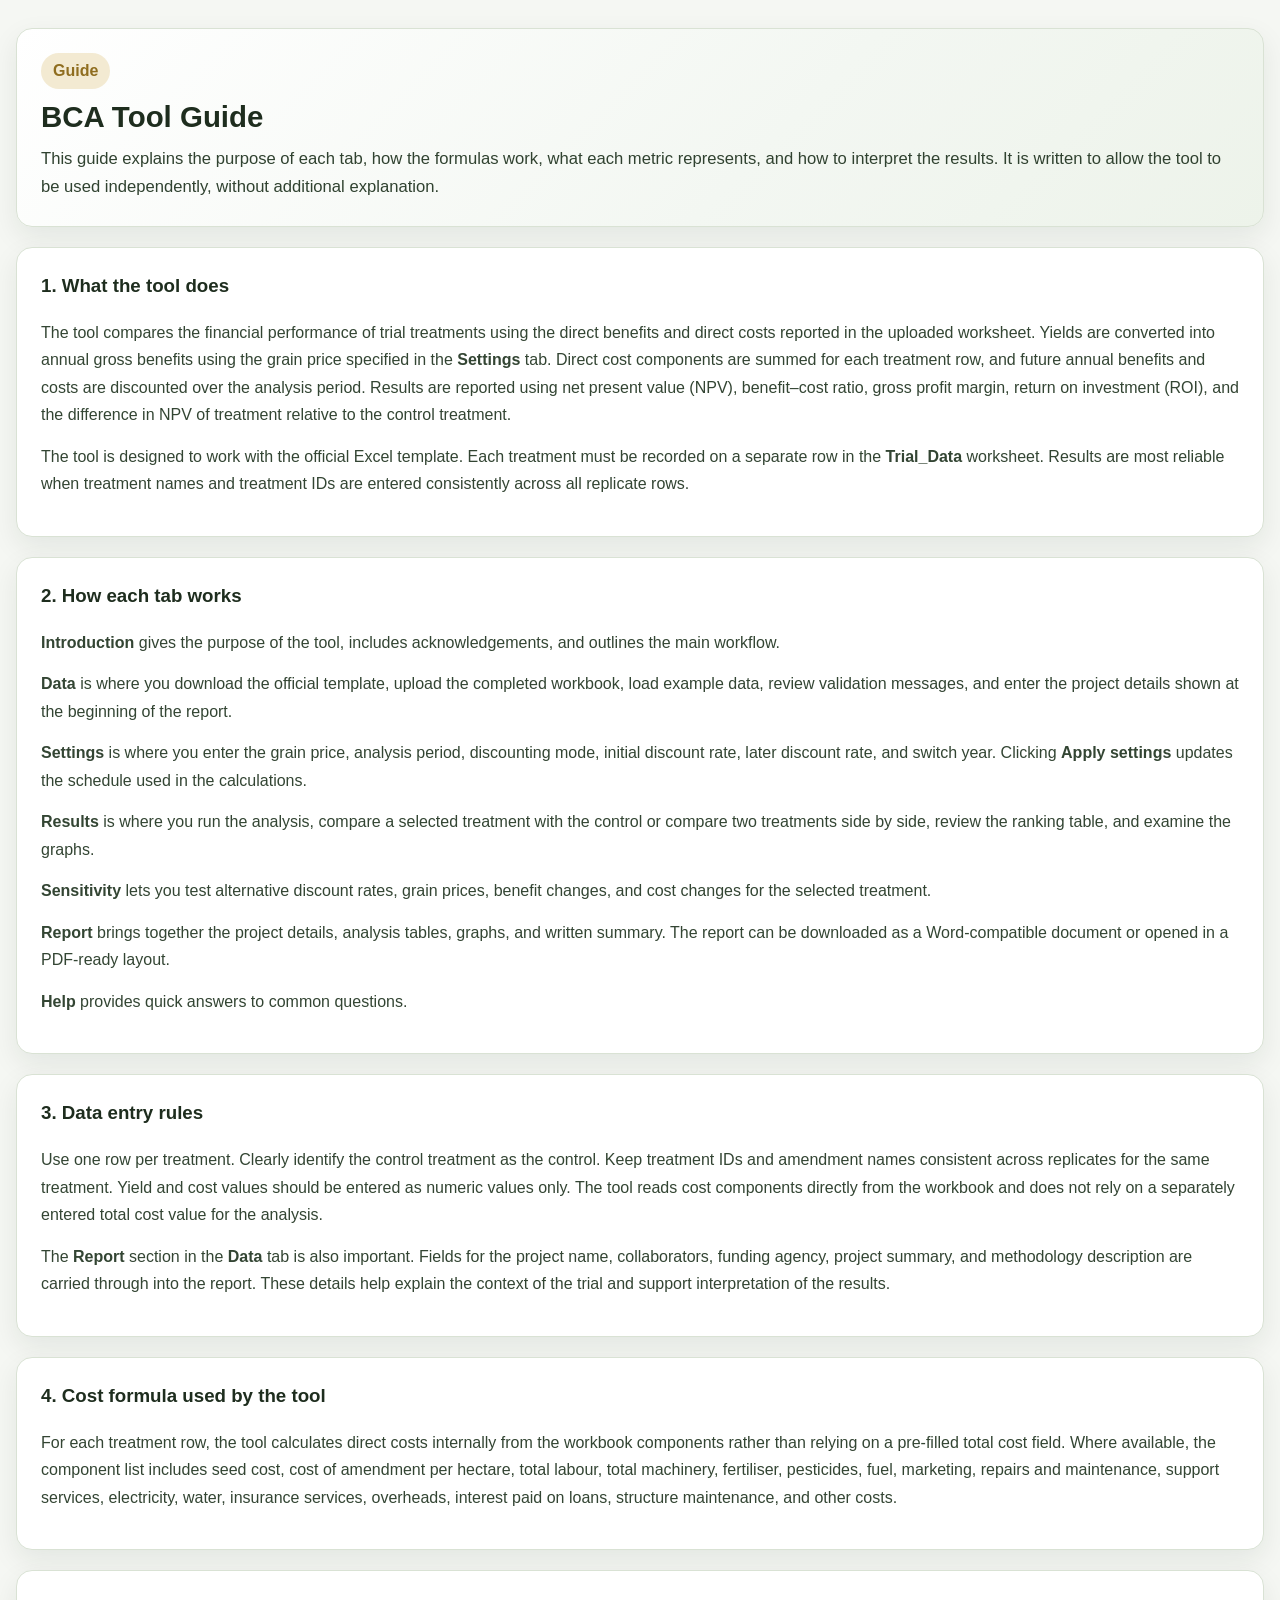
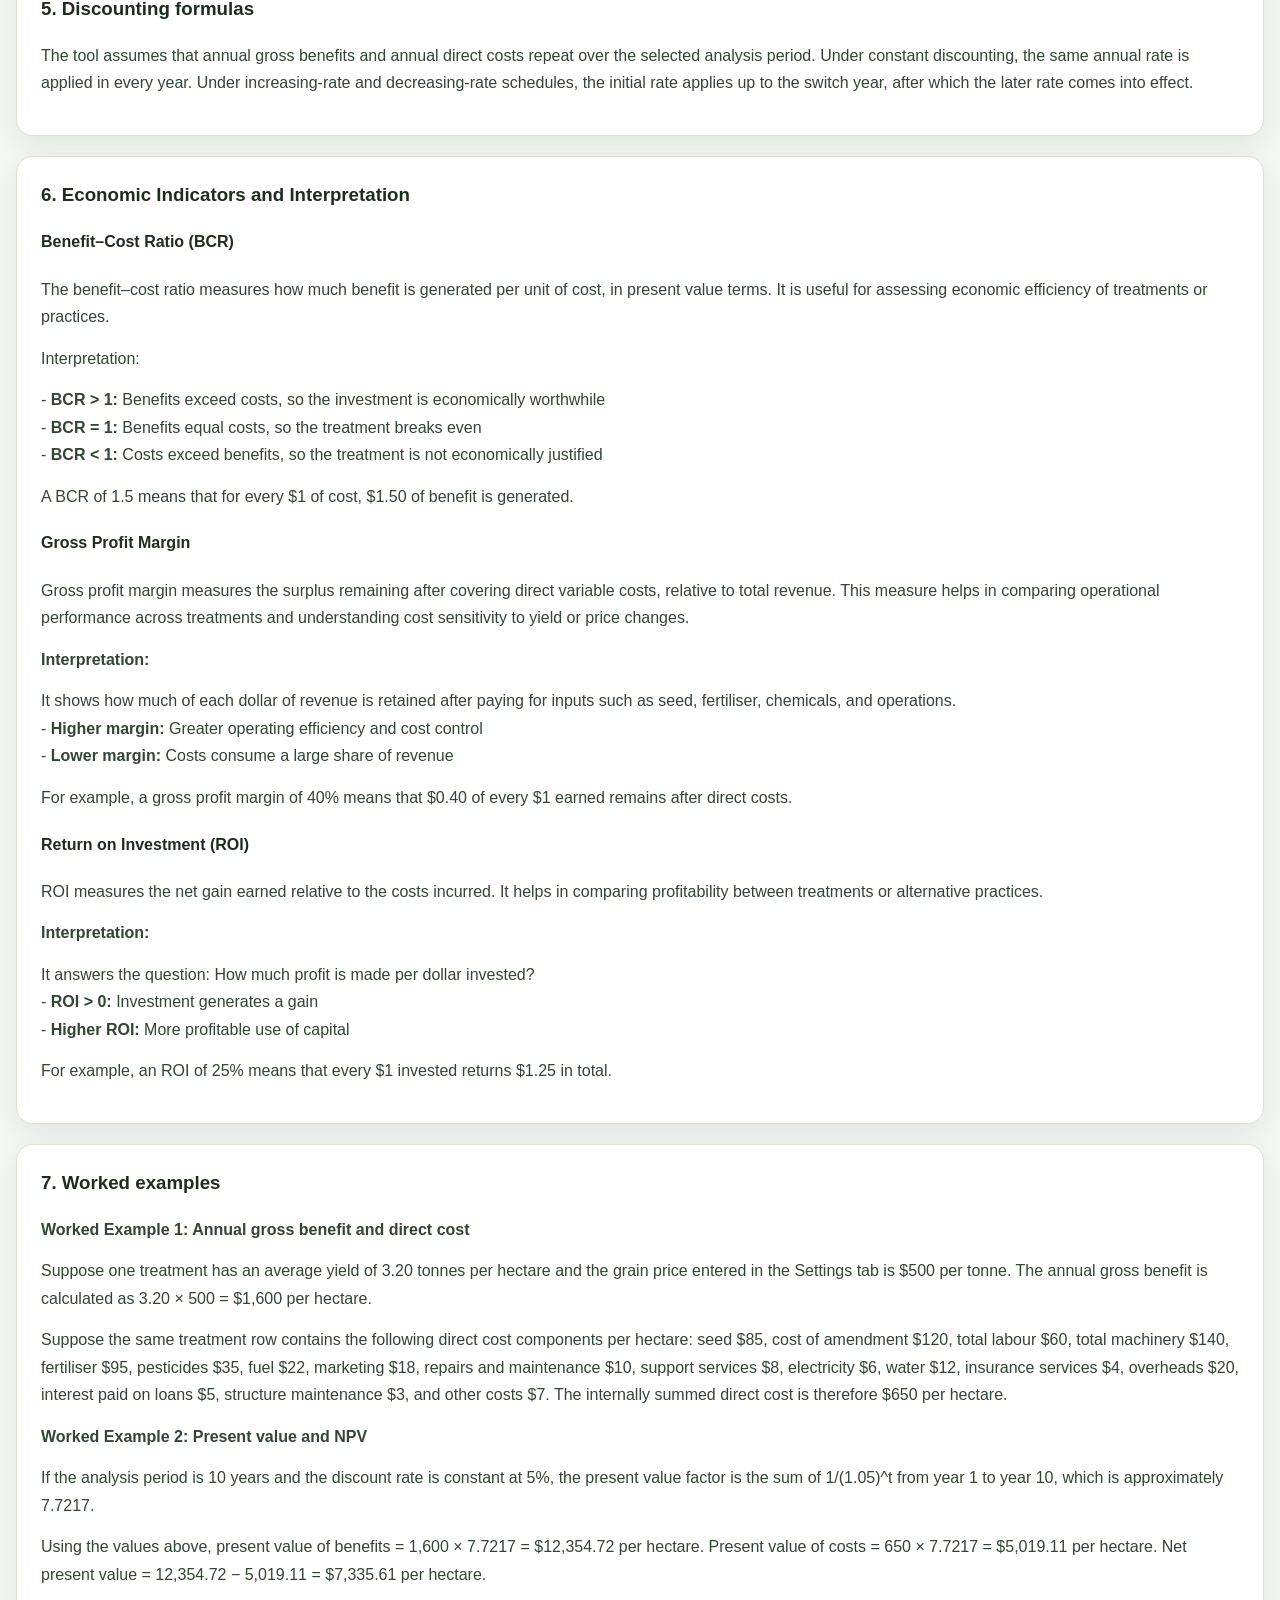
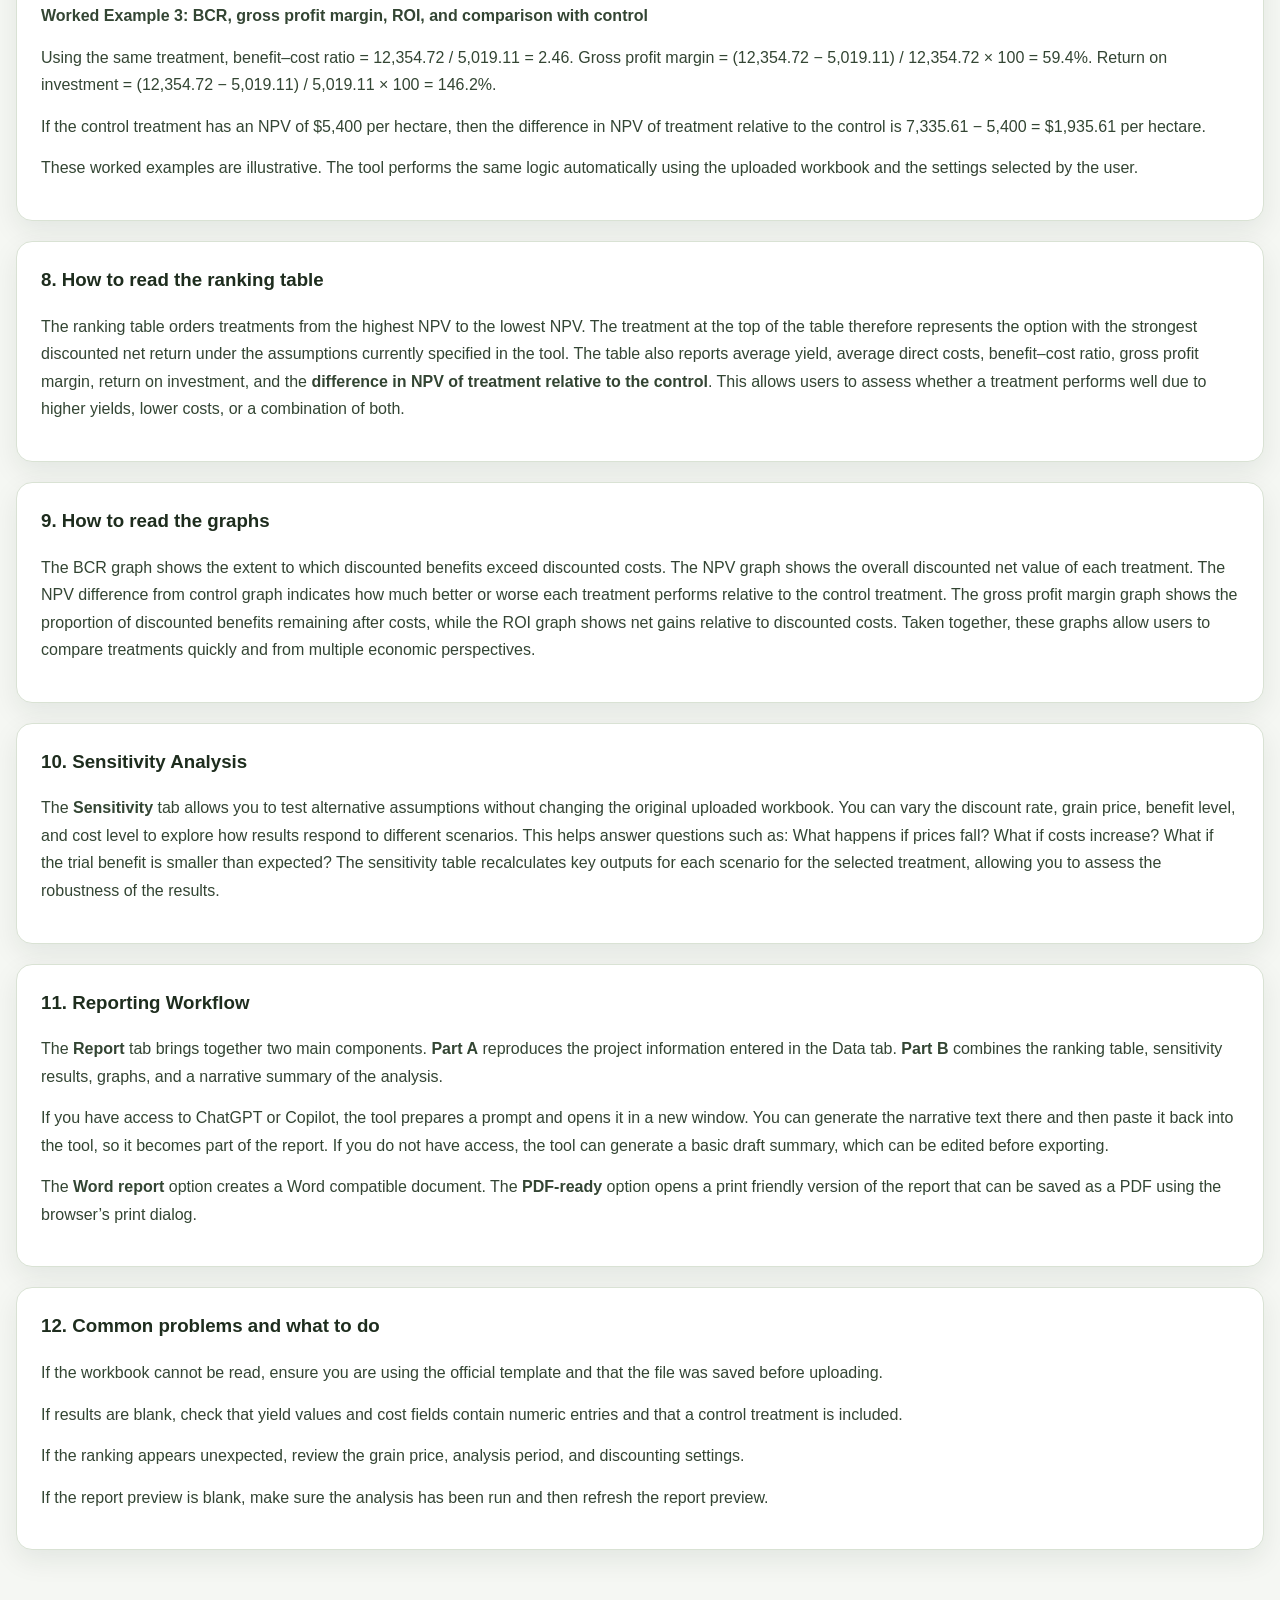
==== commit c25b7a40: "Update guide.html" ====
--- a/guide.html
+++ b/guide.html
@@ -102,14 +102,14 @@
 
     <section class="card prose">
       <h3>10. Sensitivity Analysis</h3>
-      <p>The Sensitivity tab allows you to test alternative assumptions without changing the original uploaded workbook. You can vary the discount rate, grain price, benefit level, and cost level to explore how results respond to different scenarios. This helps answer questions such as: What happens if prices fall? What if costs increase? What if the trial benefit is smaller than expected? The sensitivity table recalculates key outputs for each scenario for the selected treatment, allowing you to assess the robustness of the results.</p>
+      <p>The <strong>Sensitivity</strong> tab allows you to test alternative assumptions without changing the original uploaded workbook. You can vary the discount rate, grain price, benefit level, and cost level to explore how results respond to different scenarios. This helps answer questions such as: What happens if prices fall? What if costs increase? What if the trial benefit is smaller than expected? The sensitivity table recalculates key outputs for each scenario for the selected treatment, allowing you to assess the robustness of the results.</p>
     </section>
 
     <section class="card prose">
       <h3>11. Reporting Workflow</h3>
-      <p>The Report tab brings together two main components. Part A reproduces the project information entered in the Data tab. Part B combines the ranking table, sensitivity results, graphs, and a narrative summary of the analysis.</p>
+      <p>The <strong>Report</strong> tab brings together two main components. <strong>Part A</strong> reproduces the project information entered in the Data tab. <strong>Part B</strong> combines the ranking table, sensitivity results, graphs, and a narrative summary of the analysis.</p>
       <p>If you have access to ChatGPT or Copilot, the tool prepares a prompt and opens it in a new window. You can generate the narrative text there and then paste it back into the tool, so it becomes part of the report. If you do not have access, the tool can generate a basic draft summary, which can be edited before exporting.</p>
-      <p>The Word report option creates a Word compatible document. The PDF ready option opens a print friendly version of the report that can be saved as a PDF using the browser’s print dialog.</p>
+      <p>The <strong>Word report</strong> option creates a Word compatible document. The <strong>PDF-ready</strong> option opens a print friendly version of the report that can be saved as a PDF using the browser’s print dialog.</p>
     </section>
 
     <section class="card prose">
